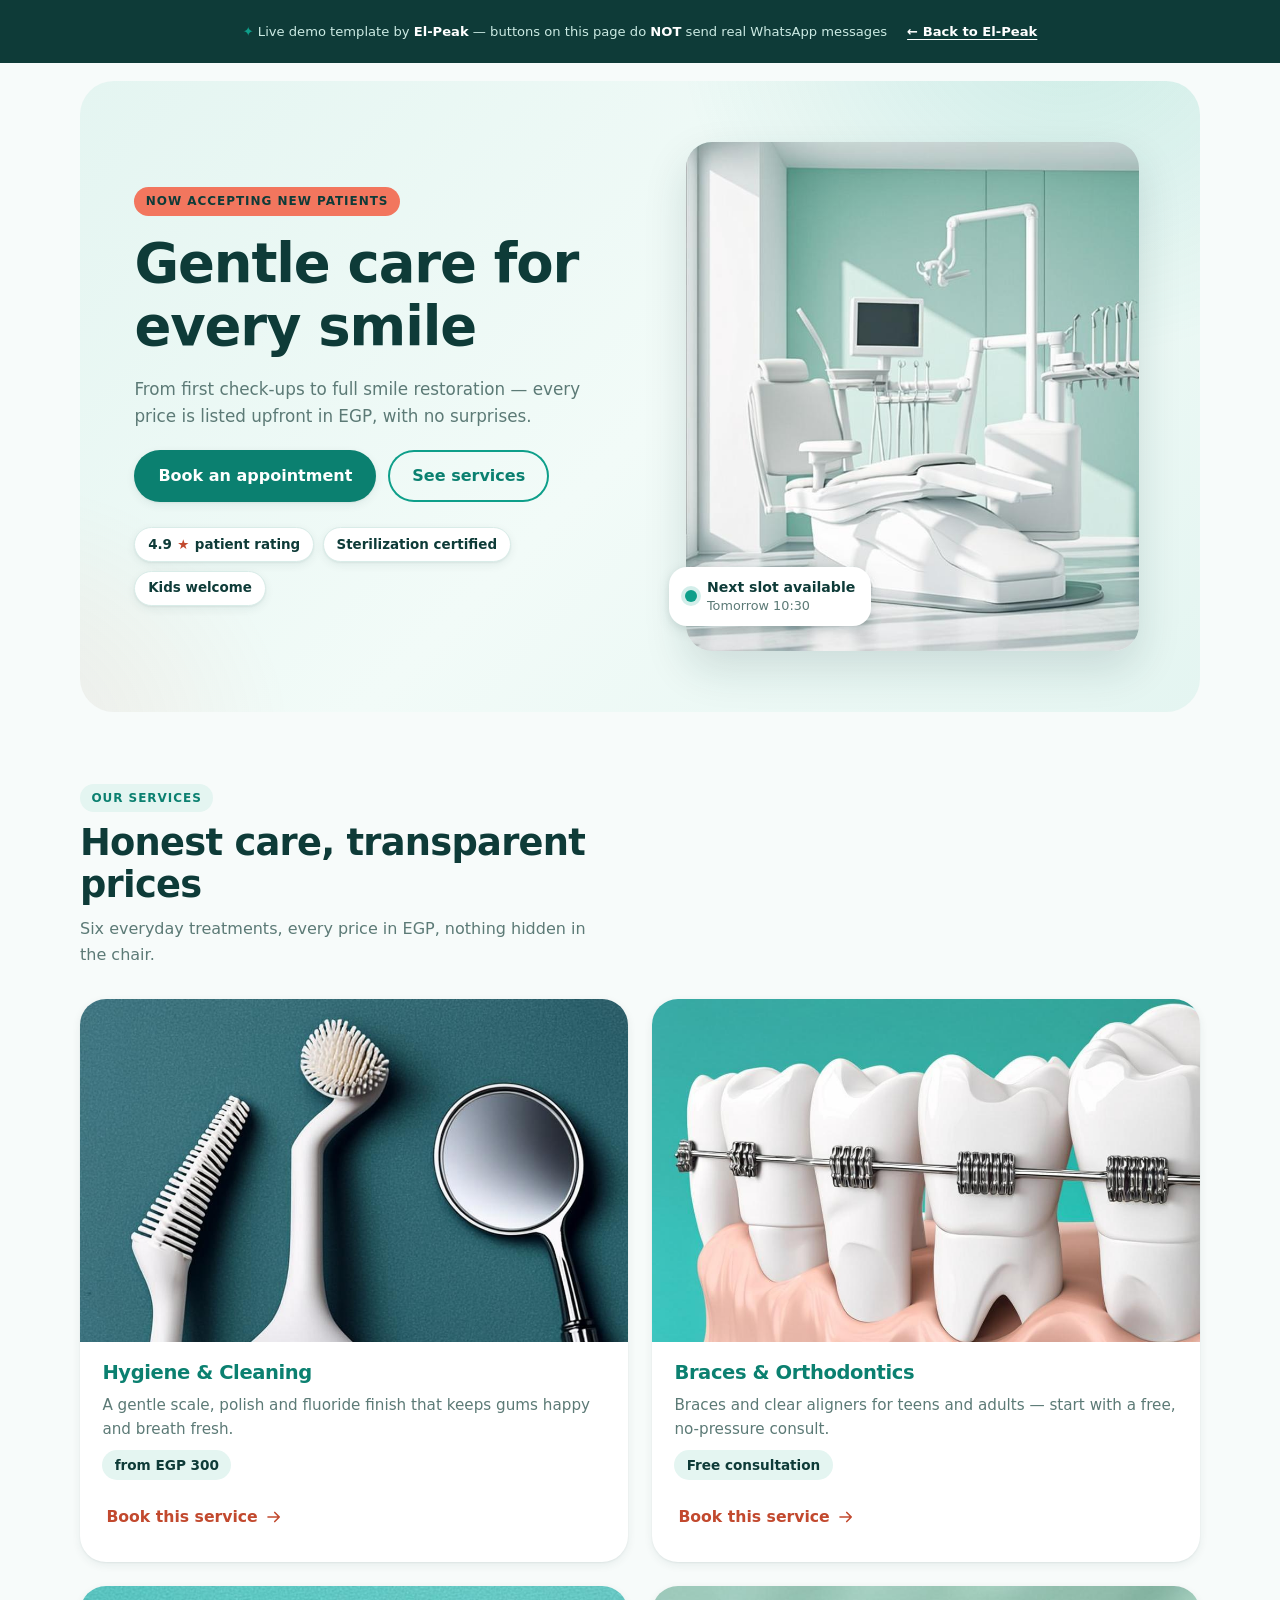
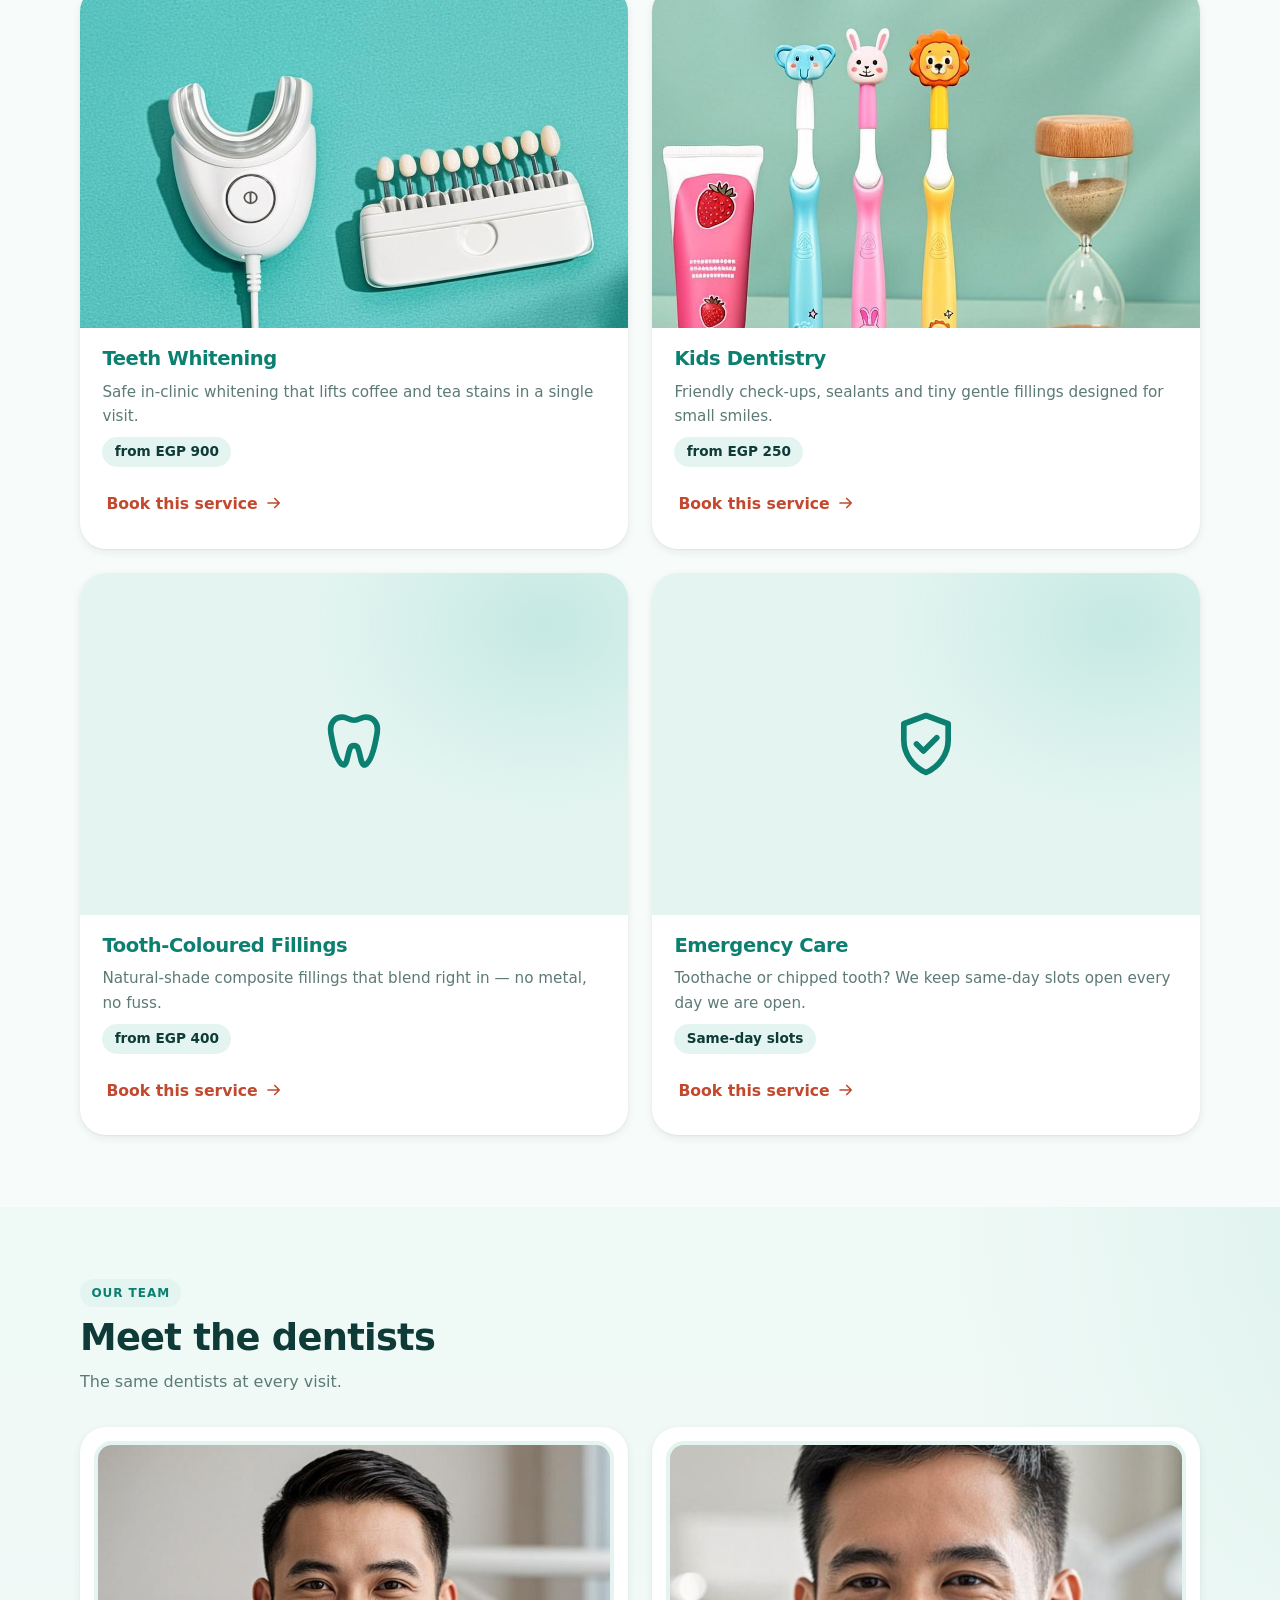
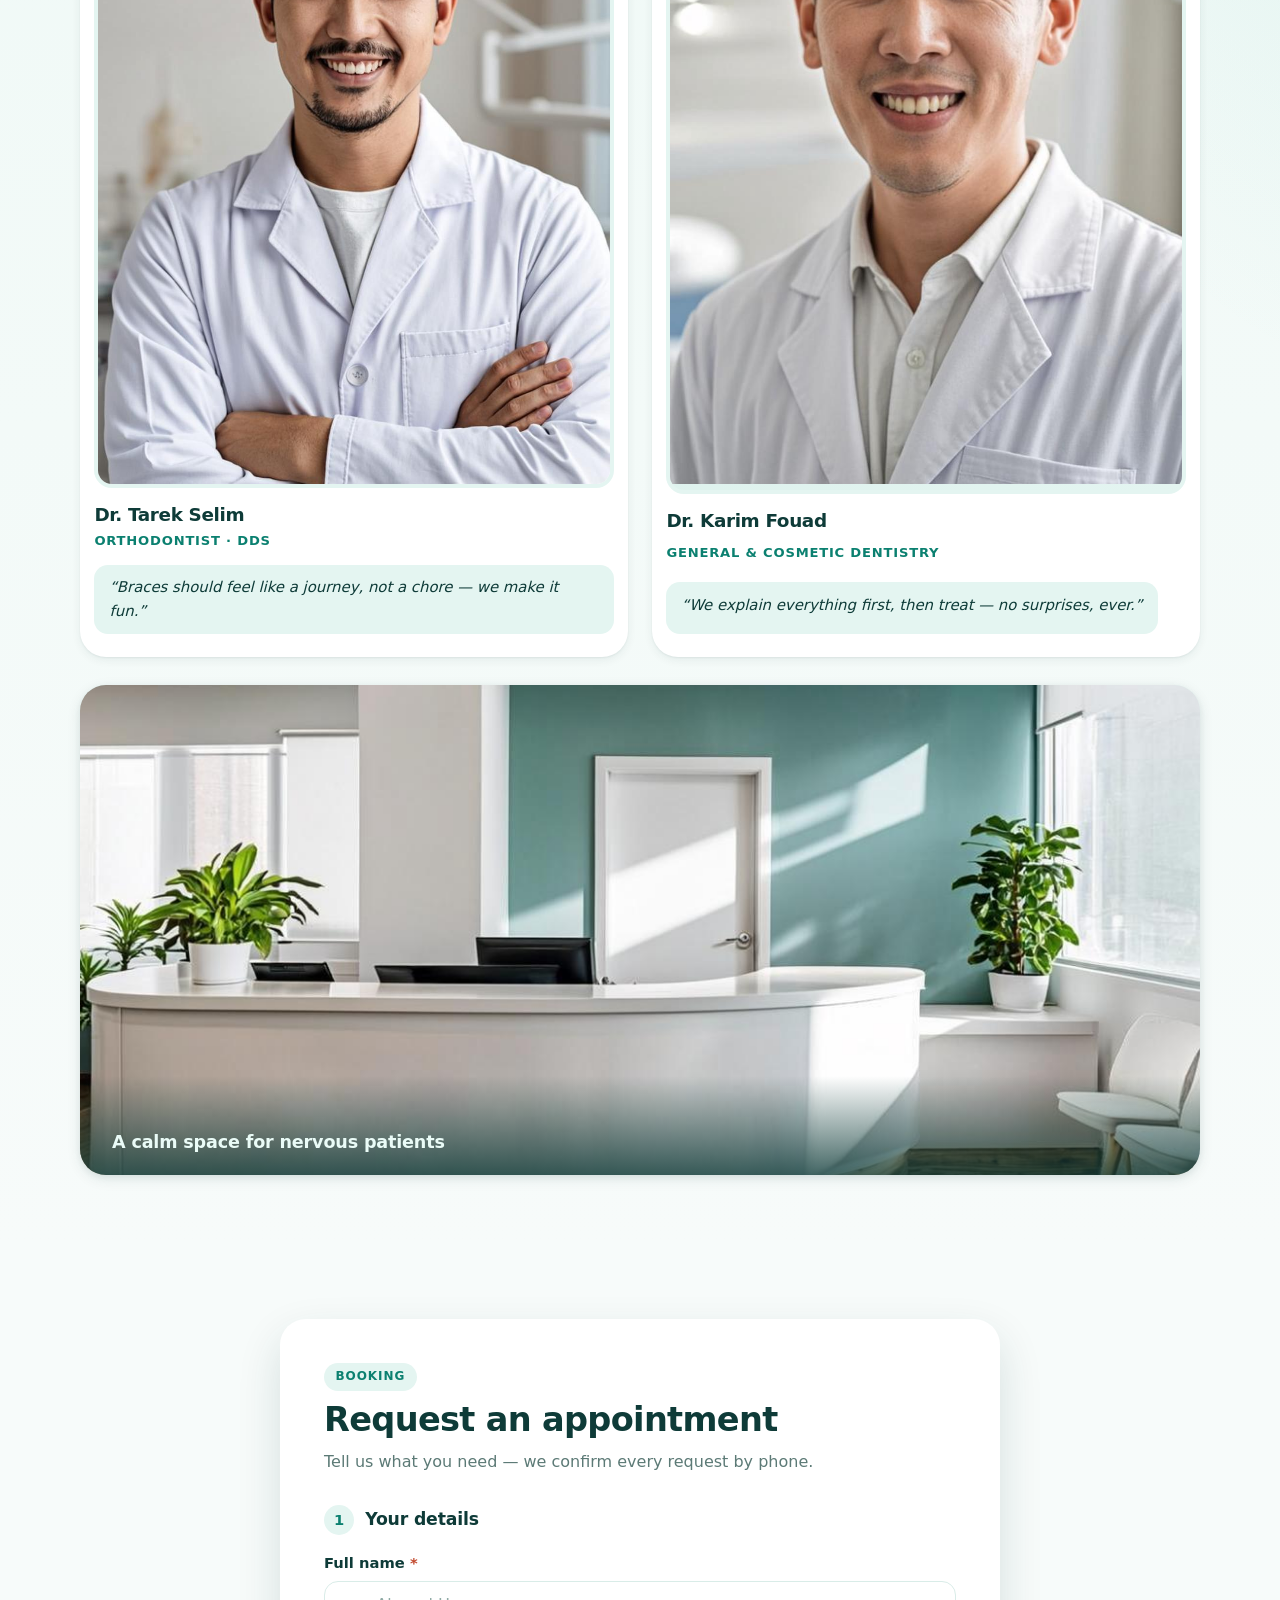
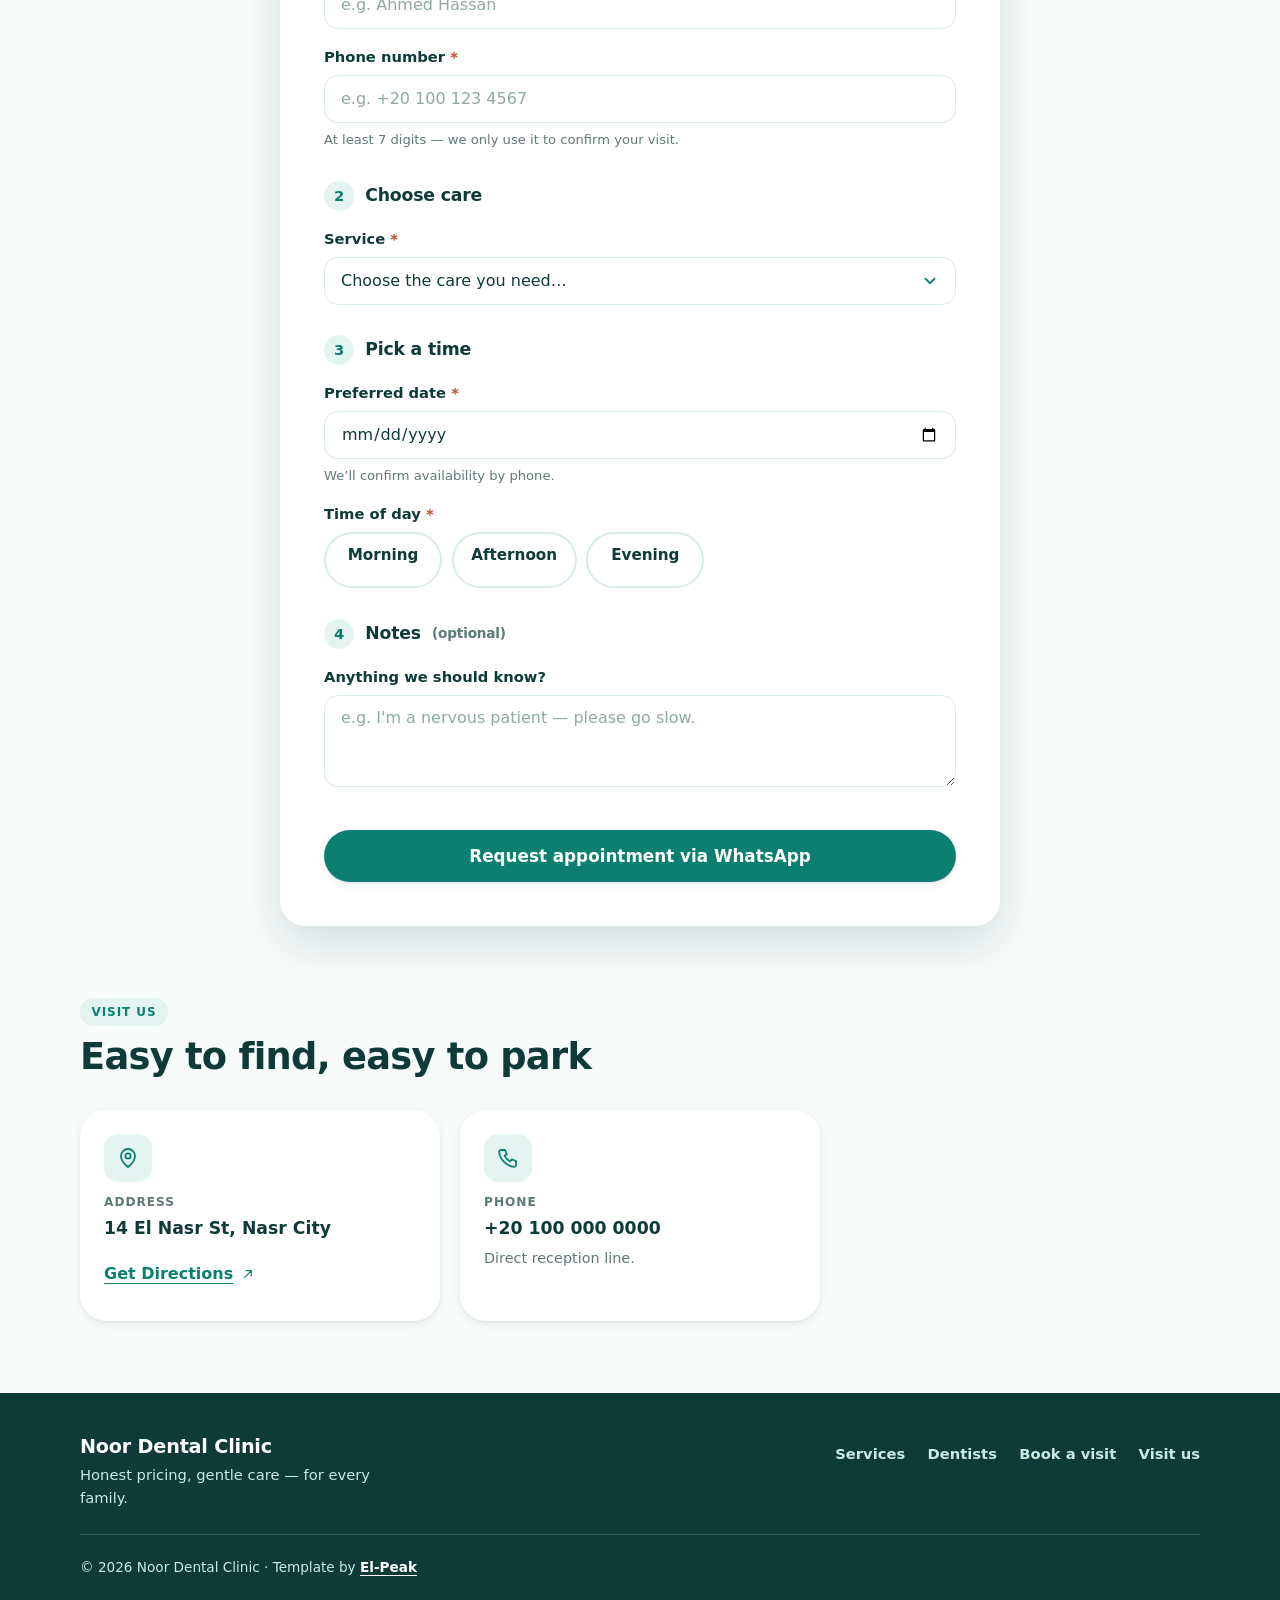
==== demos/clinic/index.html @ 8927c0cf "Add files via upload" ====
<!DOCTYPE html>
<html lang="en">
<head>
  <!-- ============================================================
       Noor Dental Clinic — demo template (El-Peak portfolio)
       Airy teal medical design · light theme only · no frameworks,
       no CDNs, no external fonts. Static + cPanel-ready.
       This page is a DEMO: nothing here sends real WhatsApp messages.
       ============================================================ -->
  <meta charset="UTF-8">
  <meta name="viewport" content="width=device-width, initial-scale=1.0">
  <title>Noor Dental Clinic — Gentle, Honest Dental Care · Demo by El-Peak</title>
  <meta name="description" content="Family dental clinic demo template: gentle care and transparent EGP pricing. Book an appointment request in under a minute. Live demo by El-Peak.">
  <meta name="theme-color" content="#0E9F8A">
  <meta name="color-scheme" content="light">

  <!-- Inline SVG favicon (teal tooth, no external file needed) -->
  <link rel="icon" href="data:image/svg+xml,%3Csvg xmlns='http://www.w3.org/2000/svg' viewBox='0 0 64 64'%3E%3Crect width='64' height='64' rx='16' fill='%230E9F8A'/%3E%3Cpath d='M23 14c-6.5 0-9.6 5.3-8.5 12.6 1 8.4 4 21.4 8.2 23.4 3.2 1.4 3.2-6.3 5.3-11.5 1-3 5.1-3 6.1 0 2.1 5.2 2.1 12.9 5.3 11.5 4.2-2 7.2-15 8.2-23.4C48.7 19.3 45.6 14 39 14c-3.2 0-4.3 2.1-8 2.1S26.2 14 23 14z' fill='%23ffffff'/%3E%3C/svg%3E">

  <link rel="stylesheet" href="css/clinic-style.css">
</head>
<body>

  <a class="skip-link" href="#main">Skip to main content</a>

  <!-- ============================================================
       1. DEMO BANNER STRIP (deep teal bar)
       ============================================================ -->
  <header class="demo-bar">
    <div class="wrap demo-bar__inner">
      <p class="demo-bar__msg">
        <span class="demo-bar__spark" aria-hidden="true">✦</span>
        Live demo template by <strong>El-Peak</strong> — buttons on this page do
        <strong>NOT</strong> send real WhatsApp messages
      </p>
      <a class="demo-bar__back" href="../../index.html">← Back to El-Peak</a>
    </div>
  </header>

  <main id="main">

    <!-- ============================================================
         2. HERO — rounded mint-gradient band
         ============================================================ -->
    <section class="hero-zone" aria-labelledby="heroTitle">
      <div class="wrap">
        <div class="hero">
          <div class="hero__copy">
            <p class="pill pill--coral">Now accepting new patients</p>
            <h1 id="heroTitle">Gentle care for every&nbsp;smile</h1>
            <p class="hero__sub">
              From first check-ups to full smile restoration — every price is listed
              upfront in EGP, with no surprises.
            </p>
            <div class="hero__cta">
              <a class="btn btn--solid" href="#booking">Book an appointment</a>
              <a class="btn btn--ghost" href="#services">See services</a>
            </div>
            <ul class="trust-chips" aria-label="Why families trust Noor Dental Clinic">
              <li class="chip">4.9 <span class="chip__star" aria-hidden="true">★</span><span class="sr-only">star</span> patient rating</li>
              <li class="chip">Sterilization certified</li>
              <li class="chip">Kids welcome</li>
            </ul>
          </div>

          <div class="hero__media">
            <figure class="hero__photo">
              <img
                src="assets/c-hero.jpg"
                alt="Bright modern treatment room at Noor Dental Clinic with a clean white dental chair and mint-green wall"
                width="960" height="1080"
                loading="eager" fetchpriority="high" decoding="async">
            </figure>
            <p class="hero__float">
              <span class="hero__float-dot" aria-hidden="true"></span>
              <span class="hero__float-text">
                <strong>Next slot available</strong>
                Tomorrow 10:30
              </span>
            </p>
          </div>
        </div>
      </div>
    </section>

    <!-- ============================================================
         3. SERVICES — rendered by JS from SERVICES (see clinic-booking.js)
         ============================================================ -->
    <section id="services" class="section" aria-labelledby="servicesTitle">
      <div class="wrap">
        <div class="section-head">
          <p class="pill pill--mint">Our services</p>
          <h2 id="servicesTitle">Honest care, transparent prices</h2>
          <p class="section-sub">Six everyday treatments, every price in EGP, nothing hidden in the chair.</p>
        </div>
        <noscript>
          <p class="noscript-note">
            Our interactive service list and booking form need JavaScript.
            Please enable it, or call <a href="tel:+201000000000">+20&nbsp;100&nbsp;000&nbsp;0000</a> to book your visit.
          </p>
        </noscript>
        <div class="svc-grid" id="svcGrid">
          <!-- Service cards are rendered here by js/clinic-booking.js -->
        </div>
      </div>
    </section>

    <!-- ============================================================
         4. MEET THE DENTISTS
         ============================================================ -->
    <section id="dentists" class="section section--mint" aria-labelledby="dentistsTitle">
      <div class="wrap">
        <div class="section-head">
          <p class="pill pill--mint">Our team</p>
          <h2 id="dentistsTitle">Meet the dentists</h2>
          <p class="section-sub">The same dentists at every visit.</p>
        </div>

        <div class="doc-grid">
          <article class="doc-card">
            <figure class="doc-card__photo">
              <img
                src="assets/c-doctor-t.jpg"
                alt="Portrait of Dr. Tarek Selim smiling warmly in a white dental coat"
                width="640" height="800" loading="lazy" decoding="async">
            </figure>
            <h3 class="doc-card__name">Dr. Tarek Selim</h3>
            <p class="doc-card__role">Orthodontist · DDS</p>
            <blockquote class="doc-card__quote">“Braces should feel like a journey, not a chore — we make it fun.”</blockquote>
          </article>

          <article class="doc-card">
            <figure class="doc-card__photo">
              <img
                src="assets/c-doctor-m.jpg"
                alt="Portrait of Dr. Karim Fouad smiling in a light blue clinic uniform"
                width="640" height="800" loading="lazy" decoding="async">
            </figure>
            <h3 class="doc-card__name">Dr. Karim Fouad</h3>
            <p class="doc-card__role">General &amp; Cosmetic Dentistry</p>
            <blockquote class="doc-card__quote">“We explain everything first, then treat — no surprises, ever.”</blockquote>
          </article>
        </div>

        <figure class="clinic-banner">
          <img
            src="assets/c-reception.jpg"
            alt="The bright, calm reception area of Noor Dental Clinic with soft mint seating and warm lighting"
            width="1600" height="640" loading="lazy" decoding="async">
          <figcaption>A calm space for nervous patients</figcaption>
        </figure>
      </div>
    </section>

    <!-- ============================================================
         5. BOOKING — numbered steps, inline validation, demo success panel
         ============================================================ -->
    <section id="booking" class="section" aria-labelledby="bookingTitle">
      <div class="wrap">
        <div class="book-card">
          <div class="book-card__head">
            <p class="pill pill--mint">Booking</p>
            <h2 id="bookingTitle">Request an appointment</h2>
            <p class="section-sub">Tell us what you need — we confirm every request by phone.</p>
          </div>

          <form id="bookingForm" class="book-form" novalidate>

            <fieldset class="step">
              <legend class="step__legend"><span class="step__num" aria-hidden="true">1</span>Your details</legend>
              <div class="field">
                <label class="field__label" for="bkName">Full name <span class="req" aria-hidden="true">*</span></label>
                <input class="field__input" type="text" id="bkName" name="name"
                       autocomplete="name" placeholder="e.g. Ahmed Hassan" required>
                <p class="field__error" id="bkNameErr" role="alert" hidden></p>
              </div>
              <div class="field">
                <label class="field__label" for="bkPhone">Phone number <span class="req" aria-hidden="true">*</span></label>
                <input class="field__input" type="tel" id="bkPhone" name="phone"
                       inputmode="tel" autocomplete="tel" placeholder="e.g. +20 100 123 4567" required>
                <p class="field__hint">At least 7 digits — we only use it to confirm your visit.</p>
                <p class="field__error" id="bkPhoneErr" role="alert" hidden></p>
              </div>
            </fieldset>

            <fieldset class="step">
              <legend class="step__legend"><span class="step__num" aria-hidden="true">2</span>Choose care</legend>
              <div class="field">
                <label class="field__label" for="bkService">Service <span class="req" aria-hidden="true">*</span></label>
                <select class="field__input field__select" id="bkService" name="service" required>
                  <option value="">Choose the care you need…</option>
                  <!-- Options are populated from SERVICES by js/clinic-booking.js -->
                </select>
                <p class="field__error" id="bkServiceErr" role="alert" hidden></p>
              </div>
            </fieldset>

            <fieldset class="step">
              <legend class="step__legend"><span class="step__num" aria-hidden="true">3</span>Pick a time</legend>
              <div class="field">
                <label class="field__label" for="bkDate">Preferred date <span class="req" aria-hidden="true">*</span></label>
                <input class="field__input field__date" type="date" id="bkDate" name="date" required>
                <p class="field__hint">We&rsquo;ll confirm availability by phone.</p>
                <p class="field__error" id="bkDateErr" role="alert" hidden></p>
              </div>
              <div class="field">
                <span class="field__label" id="slotGroupLabel">Time of day <span class="req" aria-hidden="true">*</span></span>
                <div class="slot-group" role="radiogroup" aria-labelledby="slotGroupLabel">
                  <label class="slot-pill">
                    <input class="sr-only" type="radio" name="slot" value="morning">
                    <span class="slot-pill__face">Morning</span>
                  </label>
                  <label class="slot-pill">
                    <input class="sr-only" type="radio" name="slot" value="afternoon">
                    <span class="slot-pill__face">Afternoon</span>
                  </label>
                  <label class="slot-pill">
                    <input class="sr-only" type="radio" name="slot" value="evening">
                    <span class="slot-pill__face">Evening</span>
                  </label>
                </div>
                <p class="field__error" id="bkSlotErr" role="alert" hidden></p>
              </div>
            </fieldset>

            <fieldset class="step">
              <legend class="step__legend"><span class="step__num" aria-hidden="true">4</span>Notes <span class="step__opt">(optional)</span></legend>
              <div class="field">
                <label class="field__label" for="bkNotes">Anything we should know?</label>
                <textarea class="field__input field__textarea" id="bkNotes" name="notes" rows="3"
                          placeholder="e.g. I'm a nervous patient — please go slow."></textarea>
              </div>
            </fieldset>

            <button type="submit" class="btn btn--solid btn--lg book-form__submit">
              Request appointment via WhatsApp
            </button>
          </form>

          <!-- Success panel (shown after a valid demo submit) -->
          <div class="success" id="bkSuccess" hidden>
            <div class="success__check" aria-hidden="true">
              <svg viewBox="0 0 24 24" fill="none" stroke="currentColor" stroke-width="3"
                   stroke-linecap="round" stroke-linejoin="round" focusable="false">
                <path d="M4.5 12.8l4.6 4.6L19.5 6.9"/>
              </svg>
            </div>
            <h3 class="success__title" id="bkSuccessTitle" tabindex="-1">
              Shukran, <span id="bkSuccessName">friend</span>! Your request is ready.
            </h3>
            <p class="success__sub">
              Our team confirms every request by phone.
              Here is what we received:
            </p>

            <dl class="sum-card" id="bkSummary">
              <!-- Summary rows are filled in by js/clinic-booking.js -->
            </dl>

            <div class="msg-block">
              <p class="msg-block__label">Message preview</p>
              <pre class="msg-block__pre" id="bkMessage" tabindex="0"></pre>
            </div>

            <p class="demo-note">
              <strong>Demo preview:</strong> this template doesn't send real messages — on your
              live site this opens WhatsApp pre-filled. Get yours at
              <a href="../../index.html">El-Peak →</a>
            </p>

            <button type="button" class="btn btn--coral" id="bkAgain">Make another booking</button>
          </div>
        </div>
      </div>
    </section>

    <!-- ============================================================
         6. VISIT US STRIP
         ============================================================ -->
    <section id="visit" class="section section--tight" aria-labelledby="visitTitle">
      <div class="wrap">
        <div class="section-head">
          <p class="pill pill--mint">Visit us</p>
          <h2 id="visitTitle">Easy to find, easy to park</h2>
        </div>
        <div class="visit-grid">
          <article class="visit-card">
            <span class="visit-card__icon" aria-hidden="true">
              <svg viewBox="0 0 24 24" fill="none" stroke="currentColor" stroke-width="1.8"
                   stroke-linecap="round" stroke-linejoin="round" focusable="false">
                <path d="M12 21s-7-5.3-7-11a7 7 0 0 1 14 0c0 5.7-7 11-7 11z"/><circle cx="12" cy="10" r="2.6"/>
              </svg>
            </span>
            <h3 class="visit-card__label">Address</h3>
            <p class="visit-card__value">14 El Nasr St, Nasr City</p>
            <!-- The one allowed external link: free map directions -->
            <a class="visit-card__link" href="https://www.google.com/maps/search/?api=1&amp;query=dental+clinic+nasr+city"
               target="_blank" rel="noopener">Get Directions
              <svg viewBox="0 0 24 24" fill="none" stroke="currentColor" stroke-width="1.8"
                   stroke-linecap="round" stroke-linejoin="round" aria-hidden="true" focusable="false">
                <path d="M7 17L17 7M9 7h8v8"/>
              </svg>
            </a>
          </article>


          <article class="visit-card">
            <span class="visit-card__icon" aria-hidden="true">
              <svg viewBox="0 0 24 24" fill="none" stroke="currentColor" stroke-width="1.8"
                   stroke-linecap="round" stroke-linejoin="round" focusable="false">
                <path d="M5 4h4l1.7 4.2-2.1 1.6a12.5 12.5 0 0 0 5.6 5.6l1.6-2.1L20 15v4a1.8 1.8 0 0 1-2 1.8C10.4 20 4 13.6 3.2 6A1.8 1.8 0 0 1 5 4z"/>
              </svg>
            </span>
            <h3 class="visit-card__label">Phone</h3>
            <p class="visit-card__value"><a class="visit-card__tel" href="tel:+201000000000">+20 100 000 0000</a></p>
            <p class="visit-card__meta">Direct reception line.</p>
          </article>
        </div>
      </div>
    </section>
  </main>

  <!-- ============================================================
       7. FOOTER (deep teal)
       ============================================================ -->
  <footer class="site-footer">
    <div class="wrap">
      <div class="site-footer__top">
        <div class="site-footer__brand">
          <p class="site-footer__name">Noor Dental Clinic</p>
          <p class="site-footer__commit">Honest pricing, gentle care — for every family.</p>
        </div>
        <nav class="site-footer__nav" aria-label="Footer">
          <a href="#services">Services</a>
          <a href="#dentists">Dentists</a>
          <a href="#booking">Book a visit</a>
          <a href="#visit">Visit us</a>
        </nav>
      </div>
      <p class="site-footer__line">
        © <span id="fYear">2025</span> Noor Dental Clinic · Template by
        <a href="../../index.html">El-Peak</a>
      </p>
    </div>
  </footer>

  <!-- Toast (aria-live polite) -->
  <div class="toast" id="toast" role="status" aria-live="polite"></div>

  <script src="js/clinic-booking.js"></script>
</body>
</html>
---- demos/clinic/css/clinic-style.css ----
/* ==========================================================================
   Noor Dental Clinic — demo template stylesheet (El-Peak portfolio)
   Airy teal medical design · light theme only (NO theme toggle)
   Mobile-first · breakpoints 640 / 768 / 1024 · system fonts only
   --------------------------------------------------------------------------
   1) Tokens + base
   2) Utilities (wrap, skip-link, sr-only, pills, buttons)
   3) Demo banner strip
   4) Hero
   5) Sections + service cards
   6) Dentists + clinic banner
   7) Booking card + form + success panel
   8) Visit strip
   9) Footer
   10) Toast + a11y + reduced motion
   ========================================================================== */

/* ---------- 1) Tokens + base ---------- */
:root {
  --bg: #F7FBFA;              /* mint white page background */
  --ink: #0E3B38;             /* deep teal ink */
  --muted: #5C7A76;           /* secondary text (AA on white) */
  --teal: #0E9F8A;            /* brand teal (icons, rings, large text) */
  --teal-dark: #0B8070;       /* AA-safe teal for buttons/text on white */
  --teal-deeper: #09665A;     /* hover for solid buttons */
  --coral: #F2765E;           /* warm coral accent */
  --coral-deep: #C2492E;      /* AA-safe coral for text/solid buttons */
  --coral-darker: #A83D25;    /* coral hover */
  --mint: #E4F5F1;            /* soft mint surface */
  --mint-deep: #D3EDE7;       /* slightly deeper mint for borders/tiles */
  --card: #FFFFFF;
  --line: #D9ECE8;            /* teal-tinted hairline */
  --shadow-sm: 0 1px 2px rgba(14,59,56,.06), 0 3px 10px rgba(14,59,56,.07);
  --shadow-md: 0 4px 14px rgba(14,59,56,.10), 0 2px 6px rgba(14,59,56,.06);
  --shadow-lg: 0 18px 44px rgba(14,59,56,.14);
  --radius: 26px;             /* extra rounded = friendly medical feel */
  --radius-sm: 14px;
  --radius-xl: 34px;
  --font: system-ui, -apple-system, "Segoe UI", Roboto, "Helvetica Neue", Arial, sans-serif;
}

* { box-sizing: border-box; margin: 0; padding: 0; }

html {
  -webkit-text-size-adjust: 100%;
  scroll-padding-top: 1rem;
}
@media (prefers-reduced-motion: no-preference) {
  html { scroll-behavior: smooth; }
}

body {
  min-height: 100vh;          /* sticky footer pattern */
  display: flex;
  flex-direction: column;
  background: var(--bg);
  color: var(--ink);
  font-family: var(--font);
  font-size: 16px;
  line-height: 1.6;
}

img { display: block; max-width: 100%; height: auto; }

h1, h2, h3 {
  font-weight: 800;
  letter-spacing: -0.02em;    /* slight negative tracking */
  line-height: 1.15;
}

[hidden] { display: none !important; }

::selection { background: var(--mint-deep); color: var(--ink); }

/* ---------- 2) Utilities ---------- */
.wrap {
  width: min(1120px, 100% - 2.25rem);
  margin-inline: auto;
}

.skip-link {
  position: absolute;
  left: 1rem; top: -4rem;
  z-index: 100;
  background: var(--ink);
  color: #EAFBF7;
  padding: .7rem 1.1rem;
  border-radius: 12px;
  font-weight: 700;
  text-decoration: none;
  transition: top .2s ease;
}
.skip-link:focus { top: 1rem; }

.sr-only {
  position: absolute !important;
  width: 1px; height: 1px;
  margin: -1px; padding: 0; border: 0;
  clip: rect(0 0 0 0); clip-path: inset(50%);
  overflow: hidden; white-space: nowrap;
}

/* Uppercase pill badges */
.pill {
  display: inline-flex;
  align-items: center;
  gap: .45em;
  padding: .38em .95em;
  border-radius: 999px;
  font-size: .75rem;
  font-weight: 800;
  letter-spacing: .08em;
  text-transform: uppercase;
  width: fit-content;
}
.pill--coral { background: var(--coral); color: var(--ink); }
.pill--mint  { background: var(--mint); color: var(--teal-dark); }

/* Buttons — min 44px targets */
.btn {
  display: inline-flex;
  align-items: center;
  justify-content: center;
  gap: .55em;
  min-height: 48px;
  padding: .8rem 1.5rem;
  border: 0;
  border-radius: 999px;
  font-family: inherit;
  font-size: 1rem;
  font-weight: 700;
  text-decoration: none;
  cursor: pointer;
  transition: background-color .2s ease, transform .2s ease, box-shadow .2s ease;
}
.btn--solid { background: var(--teal-dark); color: #FFFFFF; box-shadow: var(--shadow-sm); }
.btn--solid:hover { background: var(--teal-deeper); transform: translateY(-1px); box-shadow: var(--shadow-md); }
.btn--solid:active { transform: translateY(0); }

.btn--ghost {
  background: transparent;
  color: var(--teal-dark);
  box-shadow: inset 0 0 0 2px var(--teal);
}
.btn--ghost:hover { background: var(--mint); box-shadow: inset 0 0 0 2px var(--teal-dark); }

.btn--coral { background: var(--coral-deep); color: #FFFFFF; }
.btn--coral:hover { background: var(--coral-darker); transform: translateY(-1px); }

.btn--lg { width: 100%; padding: 1rem 1.6rem; font-size: 1.05rem; }

/* ---------- 3) Demo banner strip ---------- */
.demo-bar {
  background: var(--ink);
  color: #CBEAE3;
}
.demo-bar__inner {
  display: flex;
  flex-wrap: wrap;
  align-items: center;
  justify-content: center;
  gap: .35rem 1.25rem;
  padding: .6rem 0;
  text-align: center;
}
.demo-bar__msg {
  font-size: .82rem;
  line-height: 1.45;
}
.demo-bar__msg strong { color: #FFFFFF; }
.demo-bar__spark { color: var(--teal); }
.demo-bar__back {
  color: #FFFFFF;
  font-size: .82rem;
  font-weight: 700;
  text-decoration: underline;
  text-underline-offset: 3px;
  white-space: nowrap;
  min-height: 44px;
  display: inline-flex;
  align-items: center;
}
.demo-bar__back:hover { color: var(--mint); }

/* ---------- 4) Hero ---------- */
.hero-zone { padding: 1.1rem 0 0; }

.hero {
  position: relative;
  overflow: hidden;
  border-radius: var(--radius-xl);
  background:
    radial-gradient(58% 90% at 88% -10%, rgba(14,159,138,.16), transparent 60%),
    radial-gradient(45% 70% at -8% 105%, rgba(242,118,94,.10), transparent 60%),
    linear-gradient(135deg, #E4F5F1 0%, #F2FBF8 52%, #E4F5F1 100%);
  padding: clamp(1.9rem, 5vw, 3.4rem);
  display: grid;
  gap: 2.2rem;
}

.hero__copy { display: grid; gap: 1.1rem; align-content: center; justify-items: start; }

.hero h1 {
  font-size: clamp(2.15rem, 6vw, 3.4rem);
  max-width: 13ch;
}

.hero__sub {
  color: var(--muted);
  font-size: 1.05rem;
  max-width: 46ch;
}

.hero__cta {
  display: flex;
  flex-wrap: wrap;
  gap: .75rem;
  margin-top: .2rem;
}

.trust-chips {
  list-style: none;
  display: flex;
  flex-wrap: wrap;
  gap: .55rem;
  margin-top: .5rem;
}
.chip {
  display: inline-flex;
  align-items: center;
  gap: .4em;
  background: var(--card);
  border: 1.5px solid var(--line);
  border-radius: 999px;
  padding: .42em .95em;
  font-size: .84rem;
  font-weight: 700;
  color: var(--ink);
  box-shadow: var(--shadow-sm);
}
.chip__star { color: var(--coral-deep); }

.hero__media {
  position: relative;
  margin: 0 .25rem .75rem 0;   /* room for the floating card */
}
.hero__photo {
  border-radius: var(--radius);
  overflow: hidden;
  box-shadow: var(--shadow-lg);
  background: linear-gradient(150deg, var(--mint-deep), var(--mint));  /* graceful fallback if photo missing */
}
.hero__photo img {
  width: 100%;
  height: 100%;
  aspect-ratio: 8 / 9;
  object-fit: cover;
}

.hero__float {
  position: absolute;
  left: -0.5rem;
  bottom: 1.1rem;
  display: flex;
  align-items: center;
  gap: .65rem;
  background: var(--card);
  border-radius: 18px;
  box-shadow: var(--shadow-md);
  padding: .7rem 1rem;
  max-width: min(240px, 82%);
}
.hero__float-dot {
  flex: none;
  width: 12px; height: 12px;
  border-radius: 50%;
  background: var(--teal);
  box-shadow: 0 0 0 4px rgba(14,159,138,.18);
  animation: pulse 2.2s ease-in-out infinite;
}
@keyframes pulse {
  0%, 100% { box-shadow: 0 0 0 4px rgba(14,159,138,.18); }
  50%      { box-shadow: 0 0 0 7px rgba(14,159,138,.10); }
}
.hero__float-text {
  display: grid;
  font-size: .8rem;
  color: var(--muted);
  line-height: 1.35;
}
.hero__float-text strong { color: var(--ink); font-size: .88rem; }

@media (min-width: 1024px) {
  .hero { grid-template-columns: 1.05fr .95fr; align-items: center; gap: 2.75rem; }
  .hero__media { margin: .4rem .4rem .4rem 0; }
  .hero__photo img { aspect-ratio: 8 / 9; }
  .hero__float { left: -1.1rem; bottom: 1.6rem; }
}

/* ---------- 5) Sections + service cards ---------- */
.section { padding: clamp(3rem, 7vw, 4.5rem) 0; }
.section--tight { padding-top: 0; }
.section--mint {
  background:
    radial-gradient(60% 80% at 110% 0%, rgba(14,159,138,.08), transparent 60%),
    linear-gradient(180deg, #EFF9F6 0%, var(--bg) 100%);
}

.section-head {
  display: grid;
  gap: .6rem;
  justify-items: start;
  margin-bottom: 2rem;
}
.section-head h2 { font-size: clamp(1.65rem, 4vw, 2.3rem); max-width: 22ch; }
.section-sub { color: var(--muted); max-width: 52ch; }

.noscript-note {
  background: var(--mint);
  border: 1.5px dashed var(--teal);
  border-radius: var(--radius-sm);
  padding: 1rem 1.2rem;
  color: var(--ink);
  margin-bottom: 1.5rem;
}
.noscript-note a { color: var(--teal-dark); font-weight: 700; }

.svc-grid {
  display: grid;
  grid-template-columns: 1fr;
  gap: 1.5rem;
}
@media (min-width: 768px) {
  .svc-grid { grid-template-columns: repeat(2, 1fr); }
}

.svc-card {
  background: var(--card);
  border-radius: var(--radius);
  overflow: hidden;
  box-shadow: var(--shadow-sm);
  display: flex;
  flex-direction: column;
  transition: transform .2s ease, box-shadow .2s ease;
}
.svc-card:hover { transform: translateY(-3px); box-shadow: var(--shadow-md); }

.svc-media {
  aspect-ratio: 16 / 10;
  background: linear-gradient(150deg, var(--mint-deep), var(--mint));  /* fallback behind photos */
  overflow: hidden;
}
.svc-media img {
  width: 100%; height: 100%;
  object-fit: cover;
  transition: transform .35s ease;
}
.svc-card:hover .svc-media img { transform: scale(1.035); }

/* Mint icon tile for services without photos */
.svc-tile {
  aspect-ratio: 16 / 10;
  display: grid;
  place-items: center;
  background:
    radial-gradient(70% 90% at 85% 15%, rgba(14,159,138,.14), transparent 60%),
    var(--mint);
}
.svc-tile svg {
  width: clamp(56px, 9vw, 76px);
  height: auto;
  color: var(--teal-dark);
}

.svc-body {
  padding: 1.25rem 1.4rem 1.45rem;
  display: flex;
  flex-direction: column;
  gap: .55rem;
  flex: 1;
}
.svc-name { font-size: 1.22rem; color: var(--teal-dark); }
.svc-desc { color: var(--muted); font-size: .95rem; flex: 1; }
.svc-price {
  width: fit-content;
  background: var(--mint);
  color: var(--ink);
  border-radius: 999px;
  padding: .3em .9em;
  font-size: .85rem;
  font-weight: 800;
}
.svc-book {
  align-self: flex-start;
  display: inline-flex;
  align-items: center;
  gap: .45em;
  min-height: 44px;
  margin-top: .35rem;
  padding: 0 .25rem;
  border: 0;
  background: none;
  color: var(--coral-deep);
  font-family: inherit;
  font-size: .98rem;
  font-weight: 800;
  cursor: pointer;
  text-underline-offset: 4px;
}
.svc-book svg { width: 18px; height: 18px; transition: transform .2s ease; }
.svc-book:hover { color: var(--coral-darker); text-decoration: underline; }
.svc-book:hover svg { transform: translateX(3px); }

/* ---------- 6) Dentists + clinic banner ---------- */
.doc-grid {
  display: grid;
  grid-template-columns: 1fr;
  gap: 1.5rem;
  margin-bottom: 1.75rem;
}
@media (min-width: 640px) {
  .doc-grid { grid-template-columns: repeat(2, 1fr); }
}

.doc-card {
  background: var(--card);
  border-radius: var(--radius);
  padding: .9rem .9rem 1.4rem;
  box-shadow: var(--shadow-sm);
  display: grid;
  gap: .3rem;
  justify-items: start;
}
.doc-card__photo {
  width: 100%;
  border-radius: calc(var(--radius) - 8px);
  overflow: hidden;
  border: 4px solid var(--mint);          /* mint ring border */
  background: linear-gradient(150deg, var(--mint-deep), var(--mint));
  margin-bottom: .7rem;
}
.doc-card__photo img {
  width: 100%;
  aspect-ratio: 4 / 5;
  object-fit: cover;
}
.doc-card__name { font-size: 1.15rem; }
.doc-card__role {
  color: var(--teal-dark);
  font-size: .82rem;
  font-weight: 800;
  letter-spacing: .06em;
  text-transform: uppercase;
}
.doc-card__quote {
  margin-top: .55rem;
  background: var(--mint);
  border-radius: var(--radius-sm);
  padding: .7rem .95rem;
  color: var(--ink);
  font-size: .93rem;
  font-style: italic;
}

.clinic-banner {
  position: relative;
  border-radius: var(--radius);
  overflow: hidden;
  box-shadow: var(--shadow-md);
  background: linear-gradient(150deg, var(--mint-deep), var(--mint));
}
.clinic-banner img {
  width: 100%;
  aspect-ratio: 16 / 7;
  object-fit: cover;
}
.clinic-banner figcaption {
  position: absolute;
  inset: auto 0 0 0;
  padding: 2.6rem 1.4rem .95rem;
  background: linear-gradient(180deg, transparent, rgba(14,59,56,.78));
  color: #EAFBF7;
  font-weight: 700;
  font-size: 1rem;
  letter-spacing: -0.01em;
}
@media (min-width: 768px) {
  .clinic-banner figcaption { font-size: 1.1rem; padding: 3.2rem 2rem 1.2rem; }
}

/* ---------- 7) Booking card + form + success panel ---------- */
.book-card {
  max-width: 720px;
  margin-inline: auto;
  background: var(--card);
  border-radius: var(--radius);
  box-shadow: var(--shadow-lg);
  padding: clamp(1.5rem, 4.5vw, 2.75rem);
}
.book-card__head {
  display: grid;
  gap: .6rem;
  justify-items: start;
  text-align: left;
  margin-bottom: 1.9rem;
}
.book-card__head h2 { font-size: clamp(1.6rem, 4vw, 2.1rem); }

.book-form { display: grid; gap: 1.9rem; }

.step { border: 0; }
.step__legend {
  display: flex;
  align-items: center;
  gap: .7rem;
  font-size: 1.08rem;
  font-weight: 800;
  letter-spacing: -0.01em;
  margin-bottom: 1rem;
  padding: 0;
}
.step__num {
  flex: none;
  width: 30px; height: 30px;
  display: grid;
  place-items: center;
  border-radius: 50%;
  background: var(--mint);
  color: var(--teal-dark);
  font-size: .92rem;
  font-weight: 800;
}
.step__opt {
  color: var(--muted);
  font-size: .85rem;
  font-weight: 600;
}

.field + .field { margin-top: 1rem; }

.field__label {
  display: block;
  font-size: .92rem;
  font-weight: 700;
  margin-bottom: .4rem;
}
.req { color: var(--coral-deep); }

.field__input {
  width: 100%;
  min-height: 48px;
  padding: .75rem 1rem;
  border: 1.5px solid var(--line);
  border-radius: var(--radius-sm);
  background: var(--card);
  color: var(--ink);
  font-family: inherit;
  font-size: 1rem;
  transition: border-color .2s ease, box-shadow .2s ease;
}
.field__input::placeholder { color: #8FAAA5; }
.field__input:hover { border-color: #B9DAD3; }
.field__input:focus {
  outline: none;
  border-color: var(--teal);
  box-shadow: 0 0 0 4px var(--mint);
}
.field__input[aria-invalid="true"] {
  border-color: var(--coral);
  background: #FEF6F4;
}

.field__select {
  appearance: none;
  -webkit-appearance: none;
  background-image: url("data:image/svg+xml,%3Csvg xmlns='http://www.w3.org/2000/svg' viewBox='0 0 24 24' fill='none' stroke='%230B8070' stroke-width='2.4' stroke-linecap='round' stroke-linejoin='round'%3E%3Cpath d='M6 9l6 6 6-6'/%3E%3C/svg%3E");
  background-repeat: no-repeat;
  background-position: right 1rem center;
  background-size: 18px;
  padding-right: 2.75rem;
  cursor: pointer;
}

.field__date { color-scheme: light; }

.field__textarea { resize: vertical; min-height: 92px; }

.field__hint {
  margin-top: .4rem;
  font-size: .82rem;
  color: var(--muted);
}
.field__error {
  margin-top: .45rem;
  display: flex;
  align-items: baseline;
  gap: .4em;
  color: var(--coral-deep);
  font-size: .88rem;
  font-weight: 700;
}

/* Time-slot radio pills */
.slot-group {
  display: flex;
  flex-wrap: wrap;
  gap: .6rem;
}
.slot-pill { display: inline-flex; }
.slot-pill__face {
  display: grid;
  justify-items: center;
  gap: .05em;
  min-width: 118px;
  min-height: 56px;
  padding: .55rem 1.1rem;
  border: 2px solid var(--line);
  border-radius: 999px;
  background: var(--card);
  color: var(--ink);
  font-size: .95rem;
  font-weight: 800;
  cursor: pointer;
  text-align: center;
  transition: border-color .2s ease, background-color .2s ease, color .2s ease;
}
.slot-pill__face small {
  font-size: .74rem;
  font-weight: 600;
  color: var(--muted);
}
.slot-pill:hover .slot-pill__face { border-color: var(--teal); }
.slot-pill input:checked + .slot-pill__face {
  background: var(--teal-dark);
  border-color: var(--teal-dark);
  color: #FFFFFF;
}
.slot-pill input:checked + .slot-pill__face small { color: #CBEAE3; }
.slot-pill input:focus-visible + .slot-pill__face {
  outline: 3px solid var(--teal);
  outline-offset: 2px;
}

.book-form__submit { margin-top: .35rem; }

/* Success panel */
.success { display: grid; gap: 1.15rem; }
.success__check {
  width: 74px; height: 74px;
  margin-inline: auto;
  display: grid;
  place-items: center;
  border-radius: 50%;
  background: var(--teal-dark);
  color: #FFFFFF;
  box-shadow: 0 0 0 9px var(--mint);
}
.success__check svg { width: 36px; height: 36px; }
.success__title {
  font-size: clamp(1.35rem, 3.6vw, 1.7rem);
  text-align: center;
  outline: none;
}
.success__sub {
  text-align: center;
  color: var(--muted);
  max-width: 46ch;
  margin-inline: auto;
}

.sum-card {
  background: var(--mint);
  border-radius: var(--radius-sm);
  padding: 1.1rem 1.3rem;
  display: grid;
  gap: .55rem;
}
.sum-row {
  display: grid;
  grid-template-columns: 88px 1fr;
  gap: .75rem;
  align-items: baseline;
}
.sum-row dt {
  font-size: .74rem;
  font-weight: 800;
  letter-spacing: .07em;
  text-transform: uppercase;
  color: var(--teal-dark);
}
.sum-row dd { font-weight: 700; overflow-wrap: anywhere; }

.msg-block { display: grid; gap: .45rem; }
.msg-block__label {
  font-size: .74rem;
  font-weight: 800;
  letter-spacing: .07em;
  text-transform: uppercase;
  color: var(--muted);
}
.msg-block__pre {
  white-space: pre-wrap;
  word-break: break-word;
  background: var(--ink);
  color: #D8F3EC;
  border-radius: var(--radius-sm);
  padding: 1.1rem 1.25rem;
  font-family: ui-monospace, SFMono-Regular, Menlo, Consolas, "Liberation Mono", monospace;
  font-size: .86rem;
  line-height: 1.55;
  overflow-x: auto;
}

.demo-note {
  border: 2px dashed var(--coral);
  border-radius: var(--radius-sm);
  background: #FEF6F4;
  color: var(--ink);
  padding: .9rem 1.1rem;
  font-size: .9rem;
}
.demo-note a {
  color: var(--coral-deep);
  font-weight: 800;
  text-underline-offset: 3px;
}
.demo-note a:hover { color: var(--coral-darker); }

.success .btn--coral { justify-self: center; min-width: 220px; }

/* ---------- 8) Visit strip ---------- */
.visit-grid {
  display: grid;
  grid-template-columns: 1fr;
  gap: 1.25rem;
}
@media (min-width: 768px) {
  .visit-grid { grid-template-columns: repeat(3, 1fr); }
}

.visit-card {
  background: var(--card);
  border-radius: var(--radius);
  box-shadow: var(--shadow-sm);
  padding: 1.5rem 1.5rem 1.6rem;
  display: grid;
  gap: .3rem;
  justify-items: start;
  align-content: start;
}
.visit-card__icon {
  width: 48px; height: 48px;
  display: grid;
  place-items: center;
  border-radius: 14px;
  background: var(--mint);
  color: var(--teal-dark);
  margin-bottom: .55rem;
}
.visit-card__icon svg { width: 24px; height: 24px; }
.visit-card__label {
  font-size: .76rem;
  font-weight: 800;
  letter-spacing: .08em;
  text-transform: uppercase;
  color: var(--muted);
}
.visit-card__value { font-size: 1.08rem; font-weight: 800; }
.visit-card__meta { color: var(--muted); font-size: .9rem; }
.visit-card__link {
  display: inline-flex;
  align-items: center;
  gap: .4em;
  min-height: 44px;
  margin-top: .3rem;
  color: var(--teal-dark);
  font-weight: 800;
  text-underline-offset: 4px;
}
.visit-card__link svg { width: 16px; height: 16px; }
.visit-card__link:hover { color: var(--teal-deeper); text-decoration: underline; }
.visit-card__tel { color: inherit; text-decoration: none; }
.visit-card__tel:hover { color: var(--teal-dark); text-decoration: underline; text-underline-offset: 4px; }

/* ---------- 9) Footer ---------- */
.site-footer {
  margin-top: auto;             /* sticky footer pattern */
  background: var(--ink);
  color: #CBEAE3;
  padding: 2.4rem 0 1.6rem;
}
.site-footer__top {
  display: flex;
  flex-wrap: wrap;
  gap: 1.25rem 2.5rem;
  align-items: flex-start;
  justify-content: space-between;
  padding-bottom: 1.5rem;
  border-bottom: 1px solid rgba(228,245,241,.18);
}
.site-footer__name {
  color: #FFFFFF;
  font-size: 1.2rem;
  font-weight: 800;
  letter-spacing: -0.01em;
}
.site-footer__commit { font-size: .92rem; max-width: 34ch; }
.site-footer__nav {
  display: flex;
  flex-wrap: wrap;
  gap: .35rem 1.4rem;
}
.site-footer__nav a {
  color: #CBEAE3;
  font-size: .92rem;
  font-weight: 700;
  text-decoration: none;
  min-height: 44px;
  display: inline-flex;
  align-items: center;
}
.site-footer__nav a:hover { color: #FFFFFF; text-decoration: underline; text-underline-offset: 4px; }
.site-footer__line { margin-top: 1.4rem; font-size: .85rem; }
.site-footer__line a {
  color: #FFFFFF;
  font-weight: 700;
  text-underline-offset: 3px;
}
.site-footer__line a:hover { color: var(--mint); }

/* ---------- 10) Toast + a11y + reduced motion ---------- */
.toast {
  position: fixed;
  left: 50%;
  bottom: 1.1rem;
  z-index: 80;
  transform: translate(-50%, 12px);
  background: var(--ink);
  color: #EAFBF7;
  border-radius: 999px;
  padding: .8rem 1.4rem;
  font-size: .92rem;
  font-weight: 700;
  box-shadow: var(--shadow-lg);
  opacity: 0;
  visibility: hidden;
  max-width: min(92vw, 480px);
  text-align: center;
  transition: opacity .25s ease, transform .25s ease, visibility .25s;
}
.toast.is-show {
  opacity: 1;
  visibility: visible;
  transform: translate(-50%, 0);
}

/* Focus visibility */
:focus-visible {
  outline: 3px solid var(--teal);
  outline-offset: 2px;
  border-radius: 4px;
}
.demo-bar :focus-visible,
.site-footer :focus-visible,
.msg-block__pre:focus-visible {
  outline-color: #EAFBF7;
}

/* Scroll targets sit comfortably below the demo bar */
#services, #dentists, #booking, #visit { scroll-margin-top: 1rem; }

/* Reduced motion: kill transitions/animations */
@media (prefers-reduced-motion: reduce) {
  *, *::before, *::after {
    animation: none !important;
    transition: none !important;
    scroll-behavior: auto !important;
  }
}
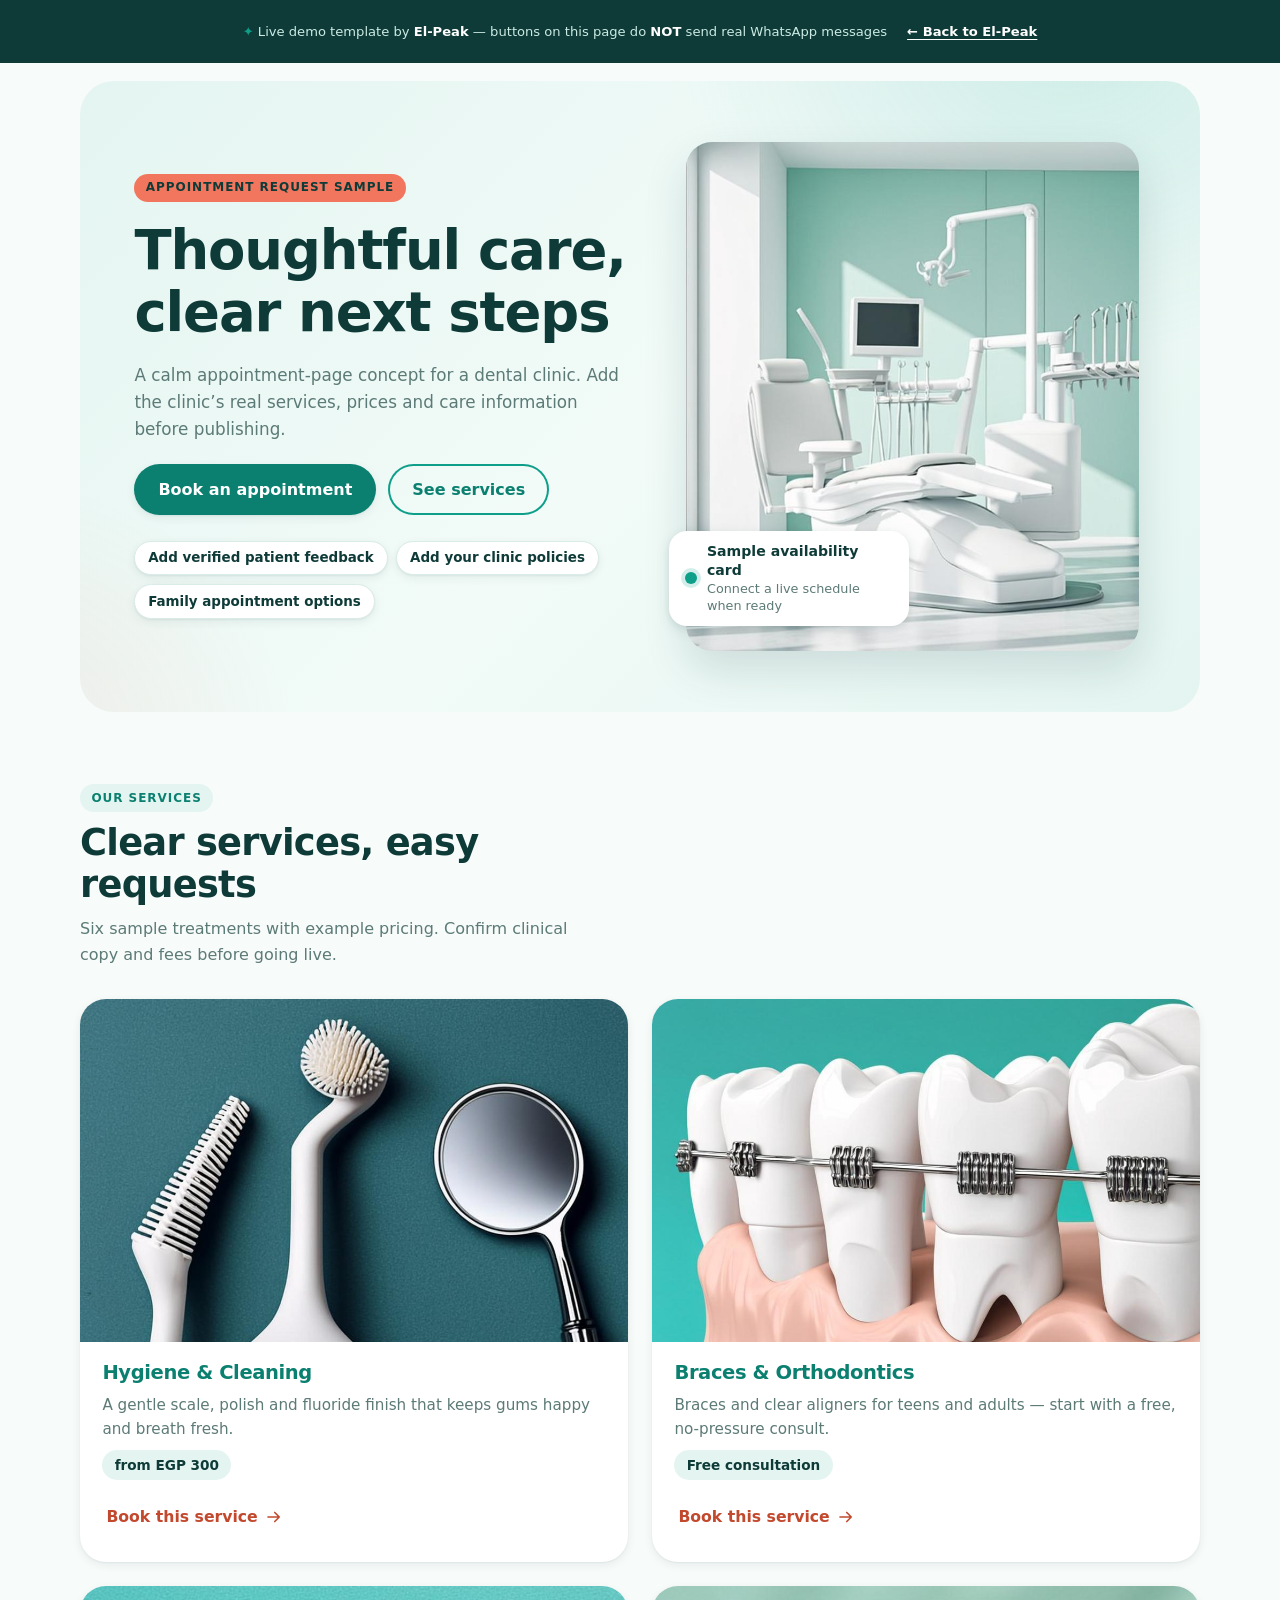
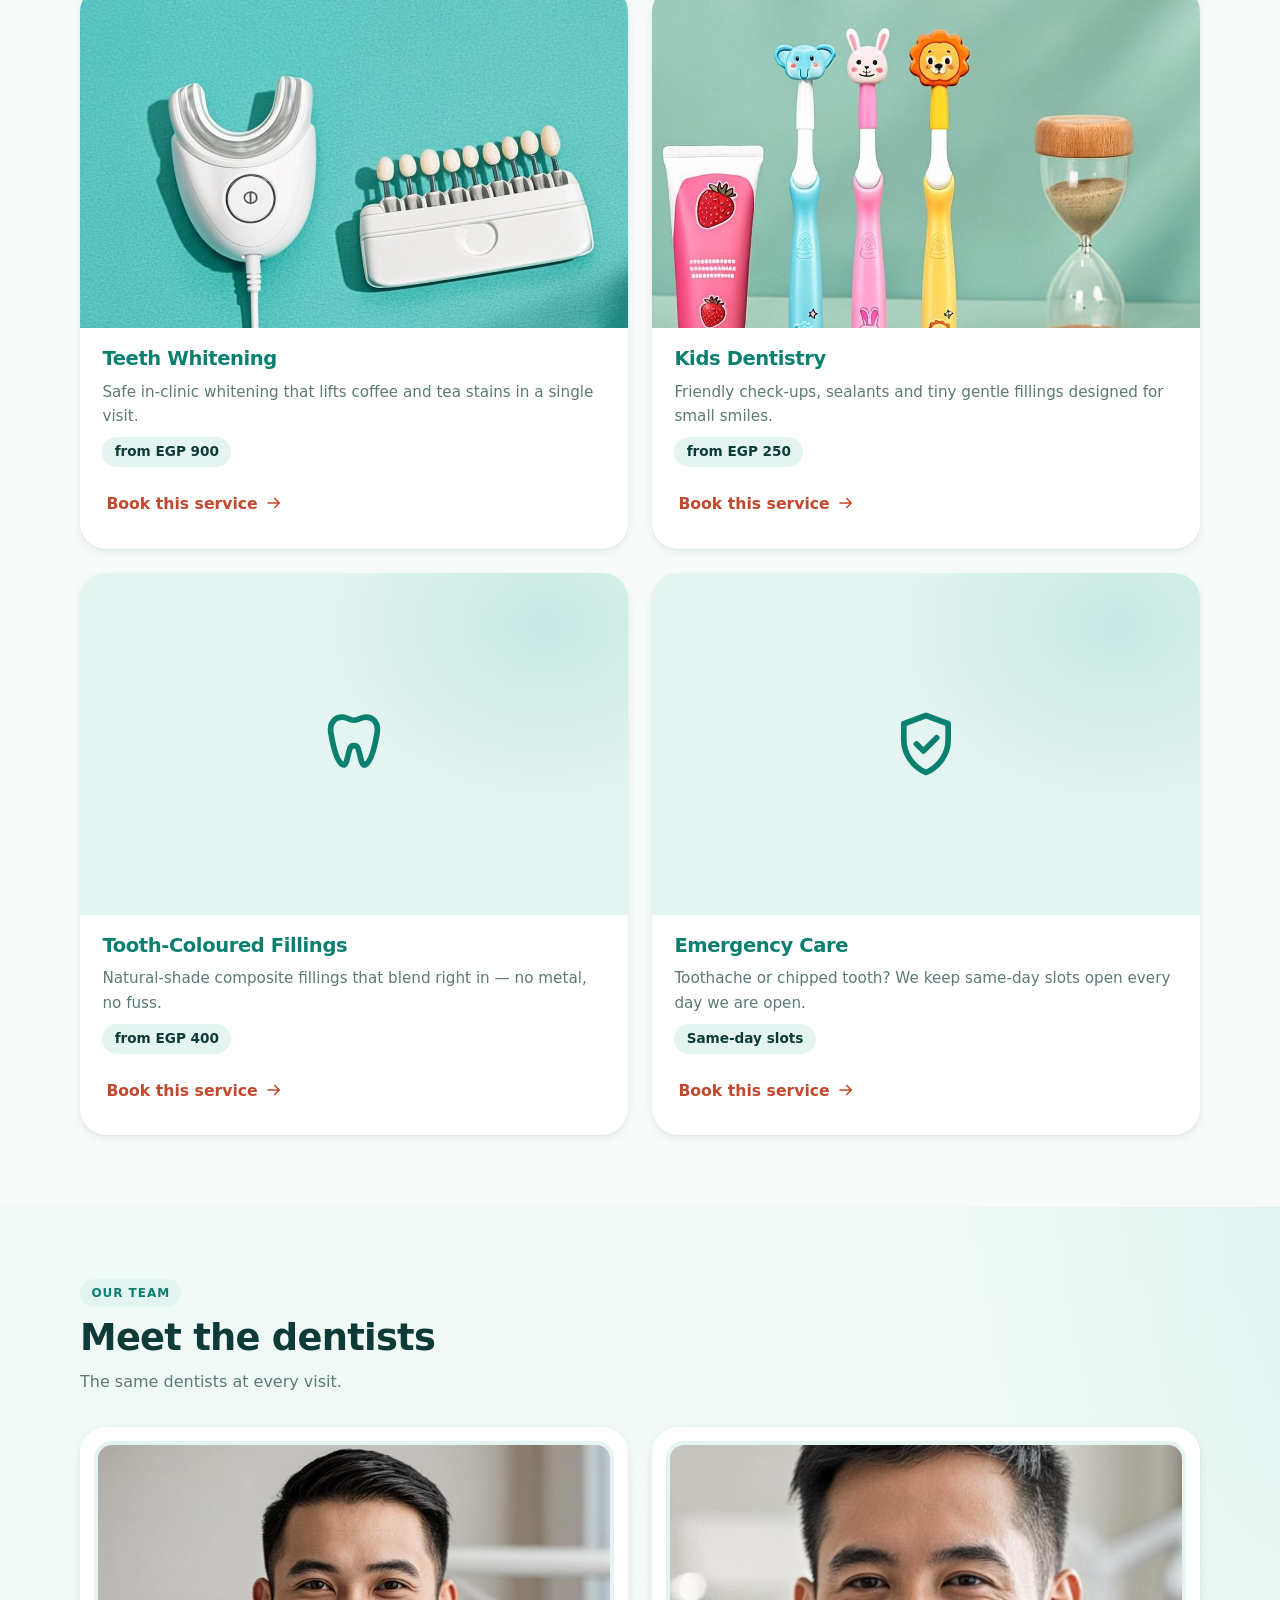
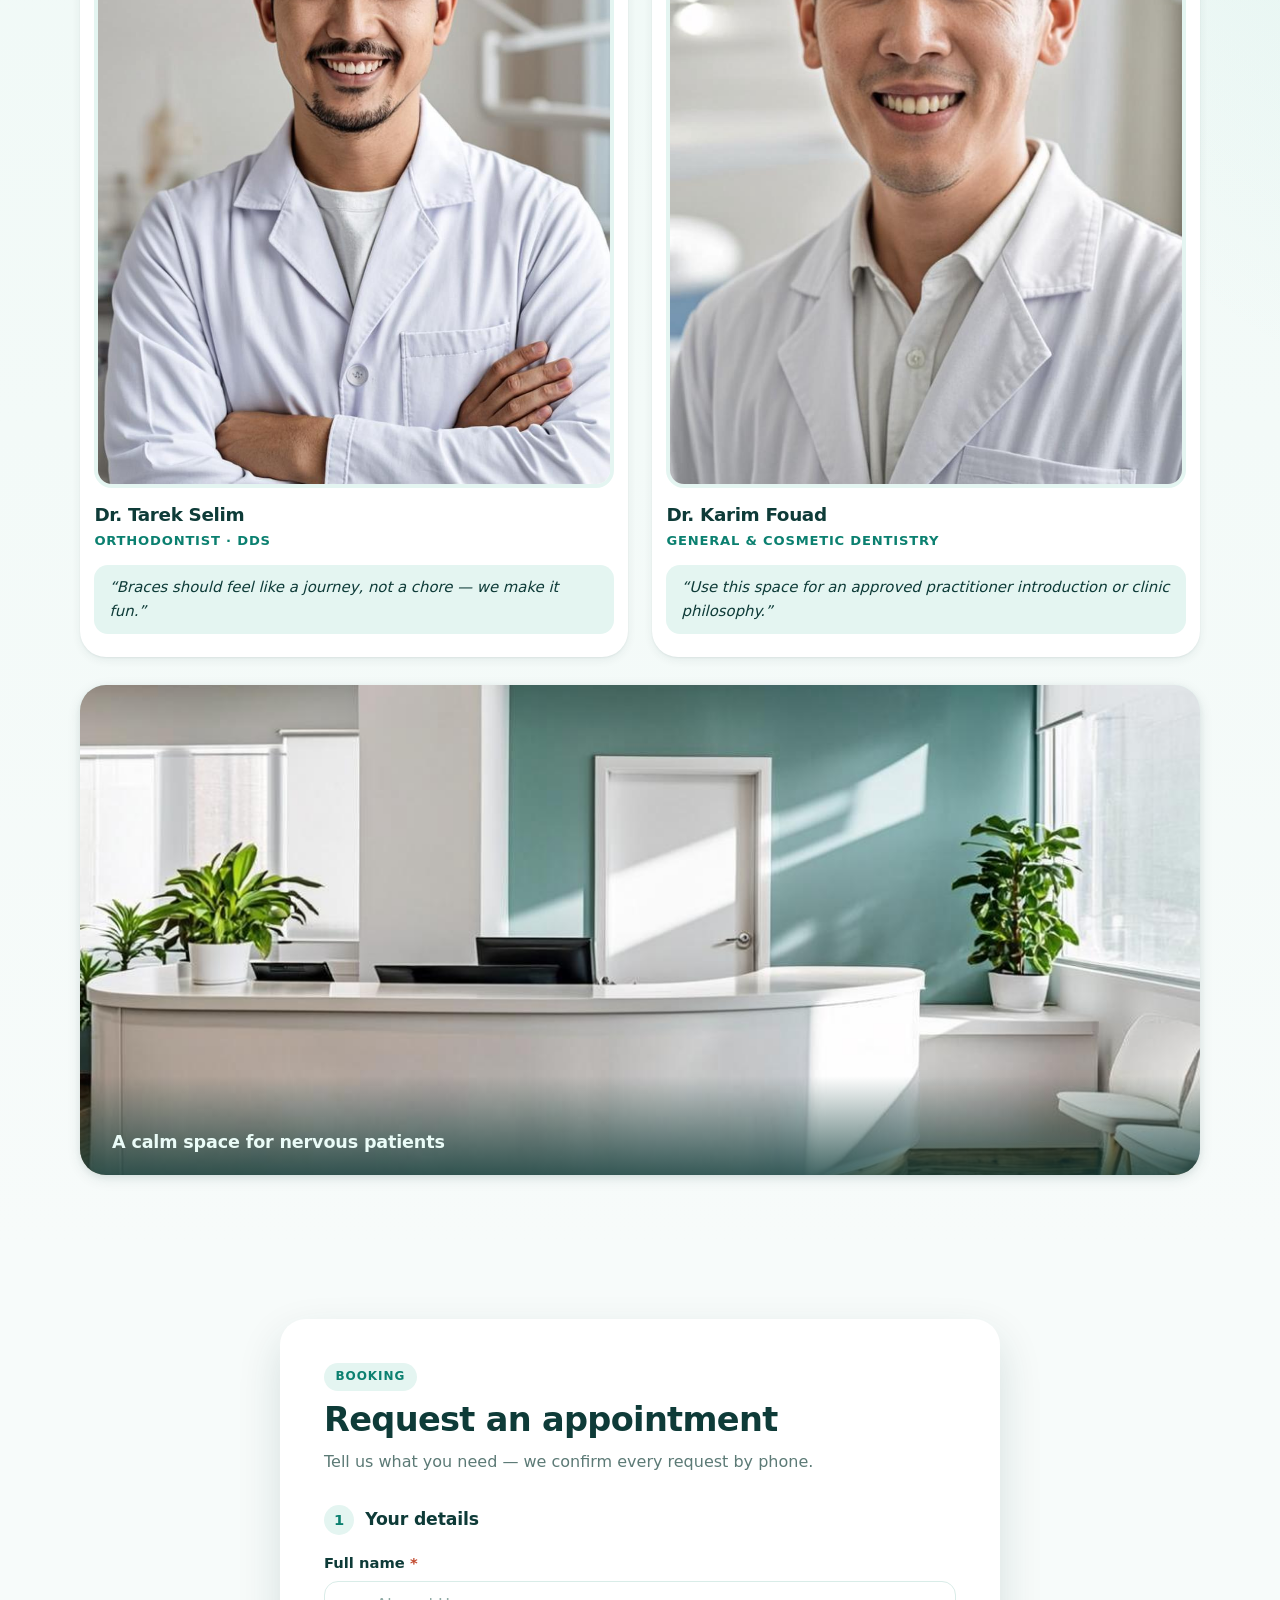
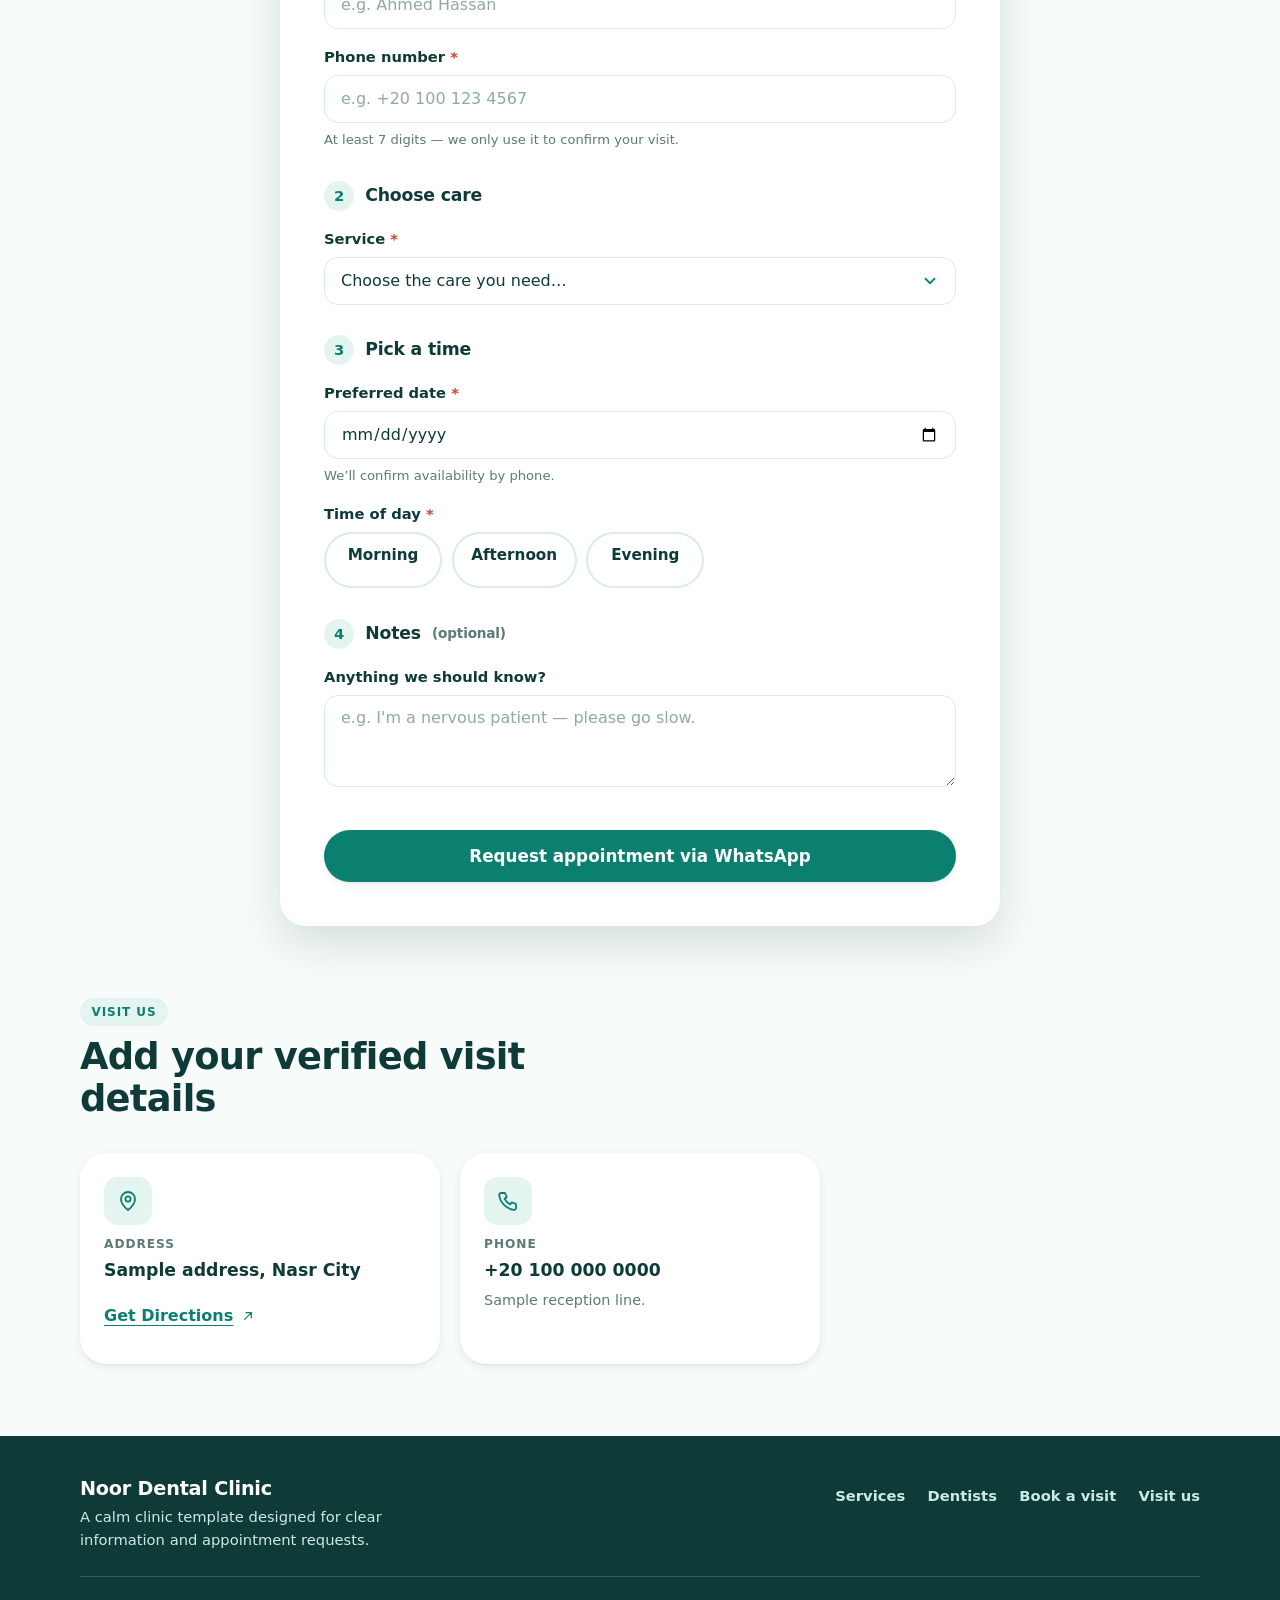
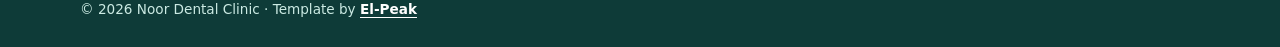
==== commit 3d37b420: "Revise clinic index.html with sample content Updated the content in the clinic's index.html to refle" ====
--- a/demos/clinic/index.html
+++ b/demos/clinic/index.html
@@ -46,20 +46,20 @@
       <div class="wrap">
         <div class="hero">
           <div class="hero__copy">
-            <p class="pill pill--coral">Now accepting new patients</p>
-            <h1 id="heroTitle">Gentle care for every&nbsp;smile</h1>
+            <p class="pill pill--coral">Appointment request sample</p>
+            <h1 id="heroTitle">Thoughtful care, clear next steps</h1>
             <p class="hero__sub">
-              From first check-ups to full smile restoration — every price is listed
-              upfront in EGP, with no surprises.
+              A calm appointment-page concept for a dental clinic. Add the clinic’s real
+              services, prices and care information before publishing.
             </p>
             <div class="hero__cta">
               <a class="btn btn--solid" href="#booking">Book an appointment</a>
               <a class="btn btn--ghost" href="#services">See services</a>
             </div>
-            <ul class="trust-chips" aria-label="Why families trust Noor Dental Clinic">
-              <li class="chip">4.9 <span class="chip__star" aria-hidden="true">★</span><span class="sr-only">star</span> patient rating</li>
-              <li class="chip">Sterilization certified</li>
-              <li class="chip">Kids welcome</li>
+            <ul class="trust-chips" aria-label="Sample clinic highlights">
+              <li class="chip">Add verified patient feedback</li>
+              <li class="chip">Add your clinic policies</li>
+              <li class="chip">Family appointment options</li>
             </ul>
           </div>
 
@@ -74,8 +74,8 @@
             <p class="hero__float">
               <span class="hero__float-dot" aria-hidden="true"></span>
               <span class="hero__float-text">
-                <strong>Next slot available</strong>
-                Tomorrow 10:30
+                <strong>Sample availability card</strong>
+                Connect a live schedule when ready
               </span>
             </p>
           </div>
@@ -90,8 +90,8 @@
       <div class="wrap">
         <div class="section-head">
           <p class="pill pill--mint">Our services</p>
-          <h2 id="servicesTitle">Honest care, transparent prices</h2>
-          <p class="section-sub">Six everyday treatments, every price in EGP, nothing hidden in the chair.</p>
+          <h2 id="servicesTitle">Clear services, easy requests</h2>
+          <p class="section-sub">Six sample treatments with example pricing. Confirm clinical copy and fees before going live.</p>
         </div>
         <noscript>
           <p class="noscript-note">
@@ -138,7 +138,7 @@
             </figure>
             <h3 class="doc-card__name">Dr. Karim Fouad</h3>
             <p class="doc-card__role">General &amp; Cosmetic Dentistry</p>
-            <blockquote class="doc-card__quote">“We explain everything first, then treat — no surprises, ever.”</blockquote>
+            <blockquote class="doc-card__quote">“Use this space for an approved practitioner introduction or clinic philosophy.”</blockquote>
           </article>
         </div>
 
@@ -281,7 +281,7 @@
       <div class="wrap">
         <div class="section-head">
           <p class="pill pill--mint">Visit us</p>
-          <h2 id="visitTitle">Easy to find, easy to park</h2>
+          <h2 id="visitTitle">Add your verified visit details</h2>
         </div>
         <div class="visit-grid">
           <article class="visit-card">
@@ -292,7 +292,7 @@
               </svg>
             </span>
             <h3 class="visit-card__label">Address</h3>
-            <p class="visit-card__value">14 El Nasr St, Nasr City</p>
+            <p class="visit-card__value">Sample address, Nasr City</p>
             <!-- The one allowed external link: free map directions -->
             <a class="visit-card__link" href="https://www.google.com/maps/search/?api=1&amp;query=dental+clinic+nasr+city"
                target="_blank" rel="noopener">Get Directions
@@ -313,7 +313,7 @@
             </span>
             <h3 class="visit-card__label">Phone</h3>
             <p class="visit-card__value"><a class="visit-card__tel" href="tel:+201000000000">+20 100 000 0000</a></p>
-            <p class="visit-card__meta">Direct reception line.</p>
+            <p class="visit-card__meta">Sample reception line.</p>
           </article>
         </div>
       </div>
@@ -328,7 +328,7 @@
       <div class="site-footer__top">
         <div class="site-footer__brand">
           <p class="site-footer__name">Noor Dental Clinic</p>
-          <p class="site-footer__commit">Honest pricing, gentle care — for every family.</p>
+          <p class="site-footer__commit">A calm clinic template designed for clear information and appointment requests.</p>
         </div>
         <nav class="site-footer__nav" aria-label="Footer">
           <a href="#services">Services</a>
--- a/demos/clinic/css/clinic-style.css
+++ b/demos/clinic/css/clinic-style.css
@@ -580,6 +580,10 @@
   padding-right: 2.75rem;
   cursor: pointer;
 }
+.field__select option {
+  background-color: #ffffff;
+  color: var(--ink);
+}
 
 .field__date { color-scheme: light; }
 
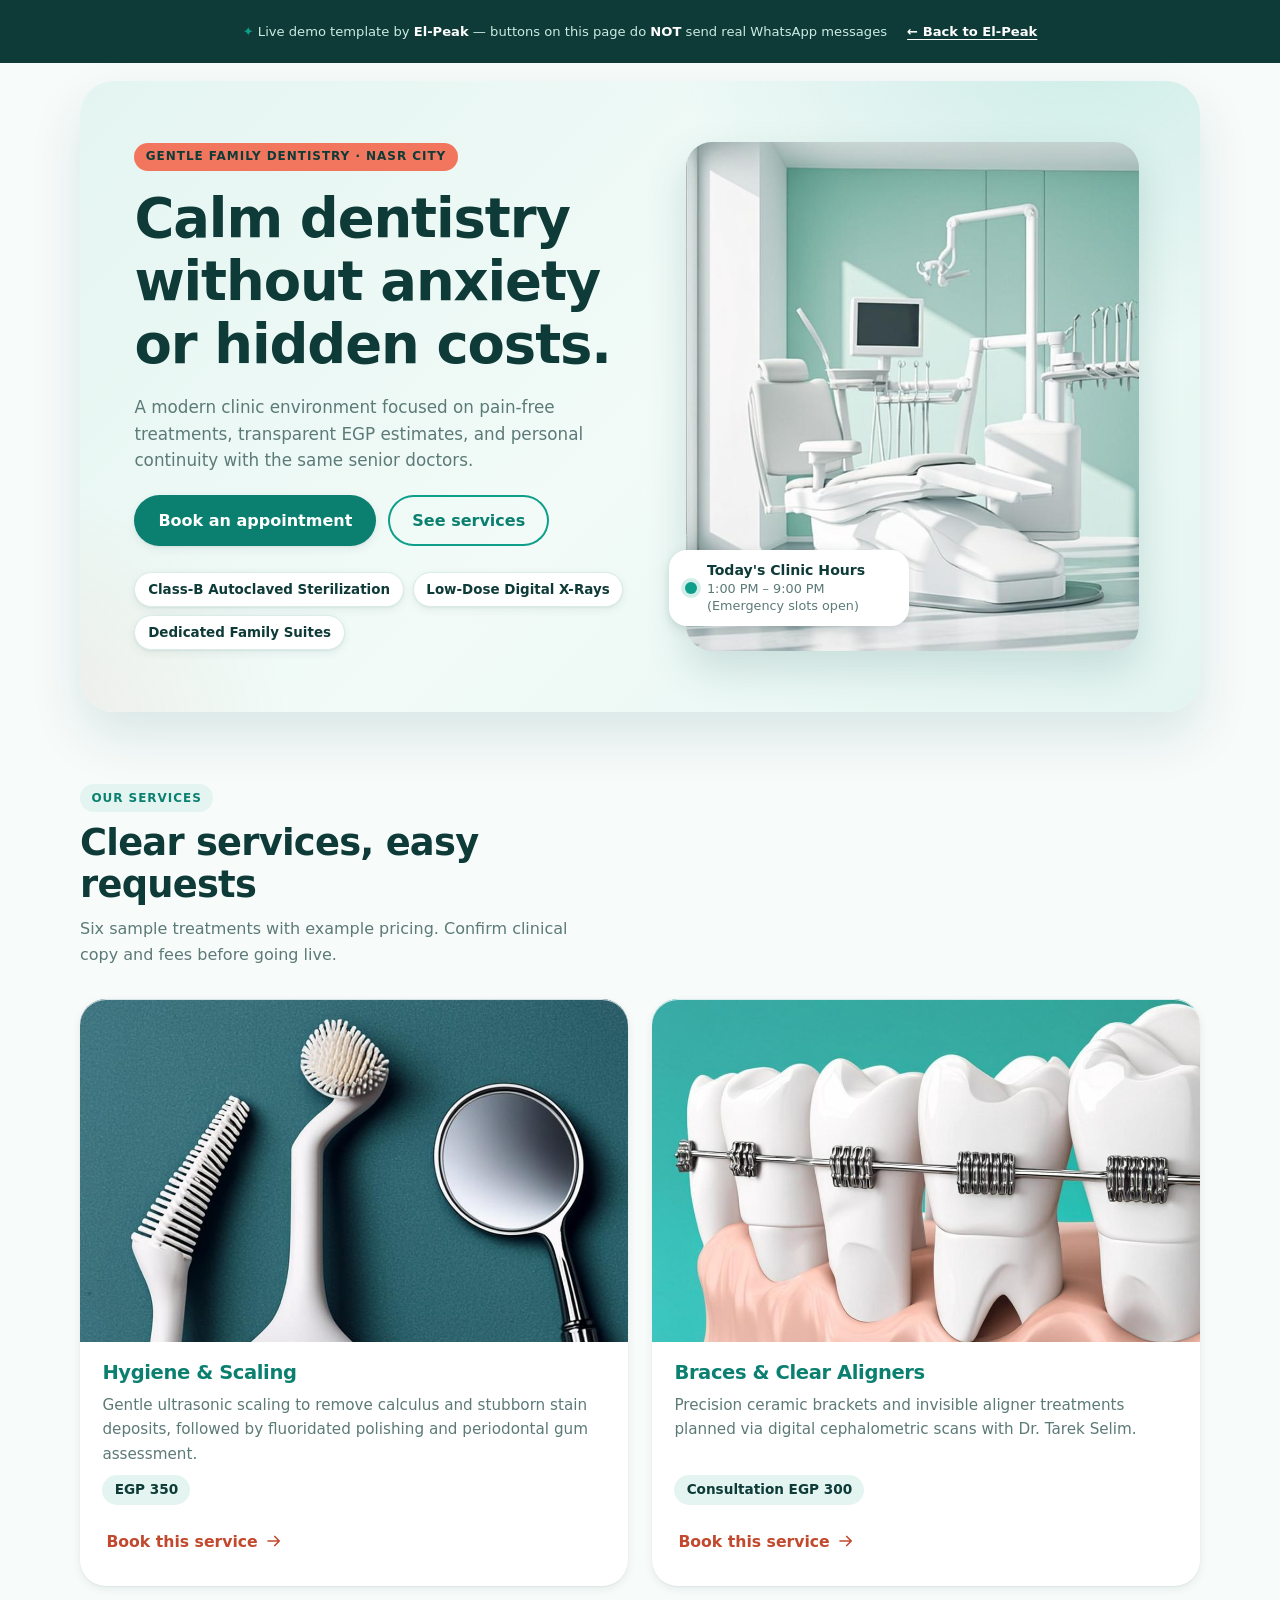
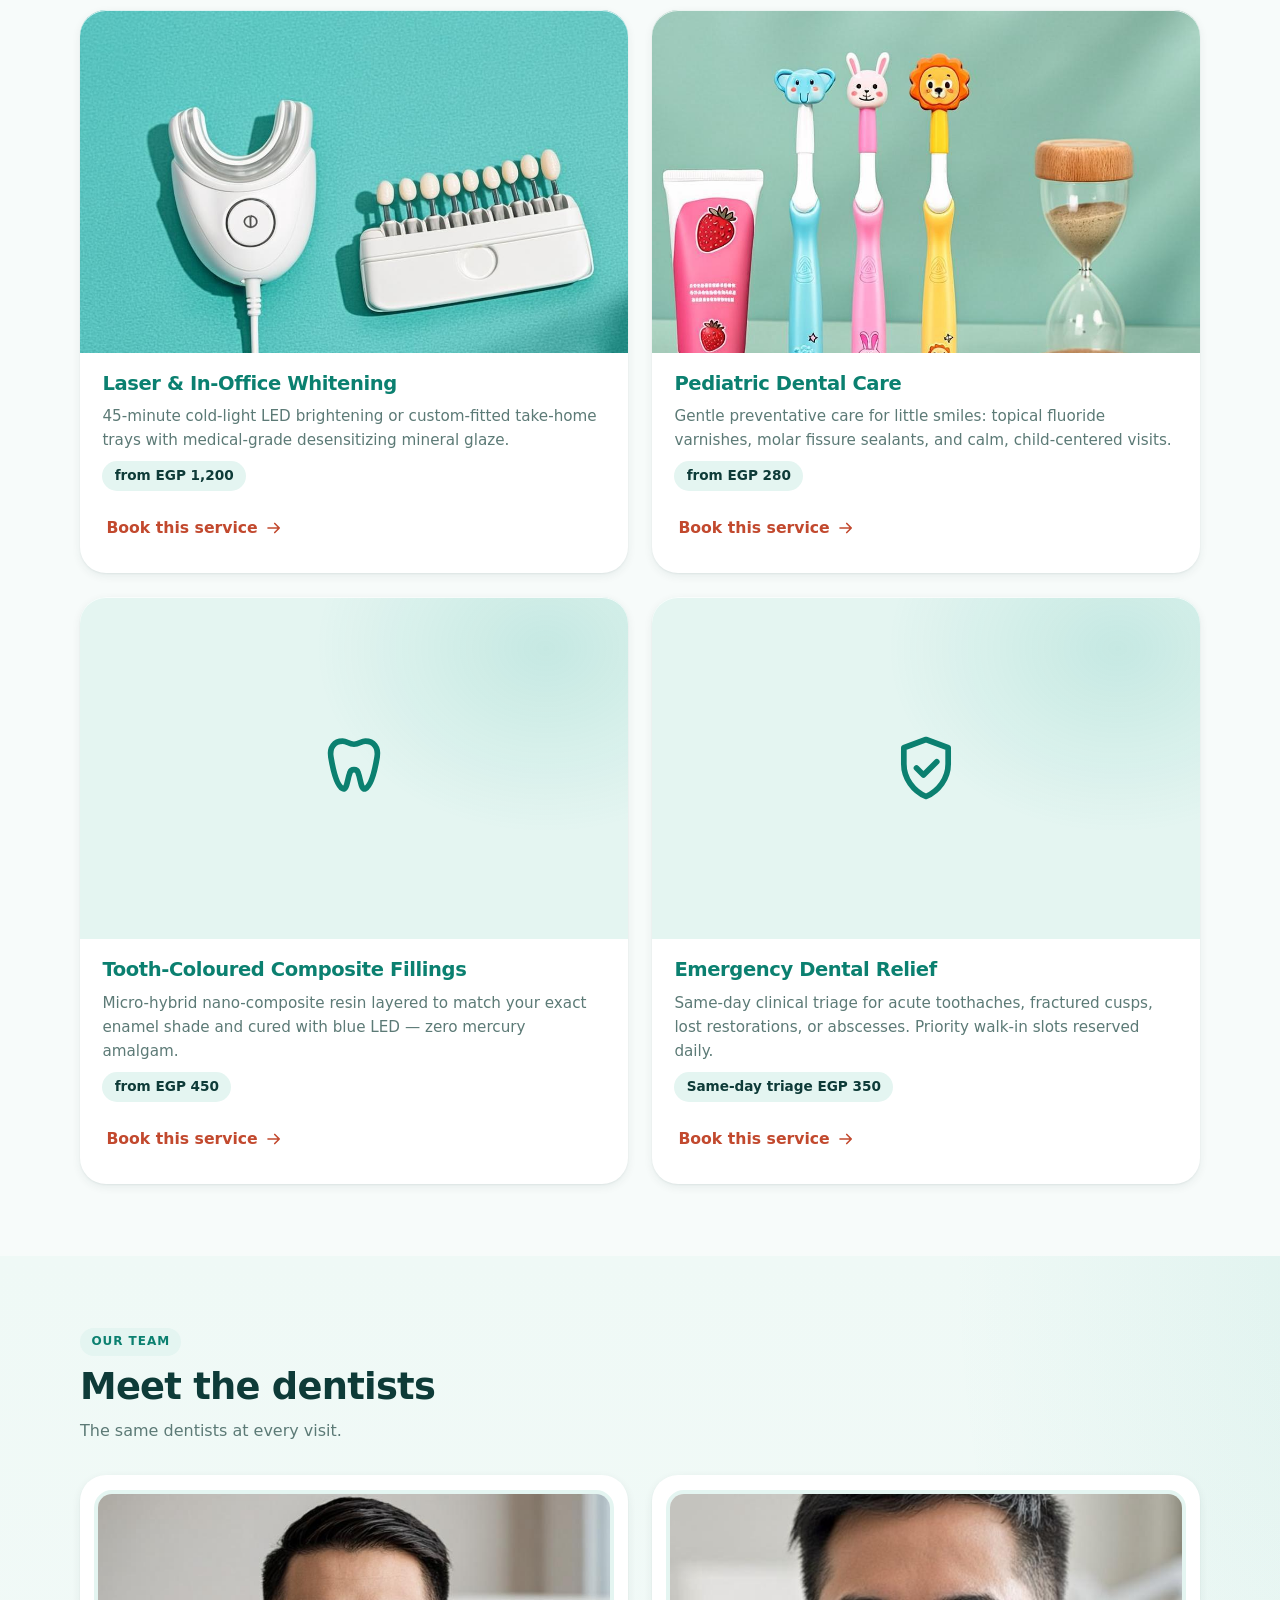
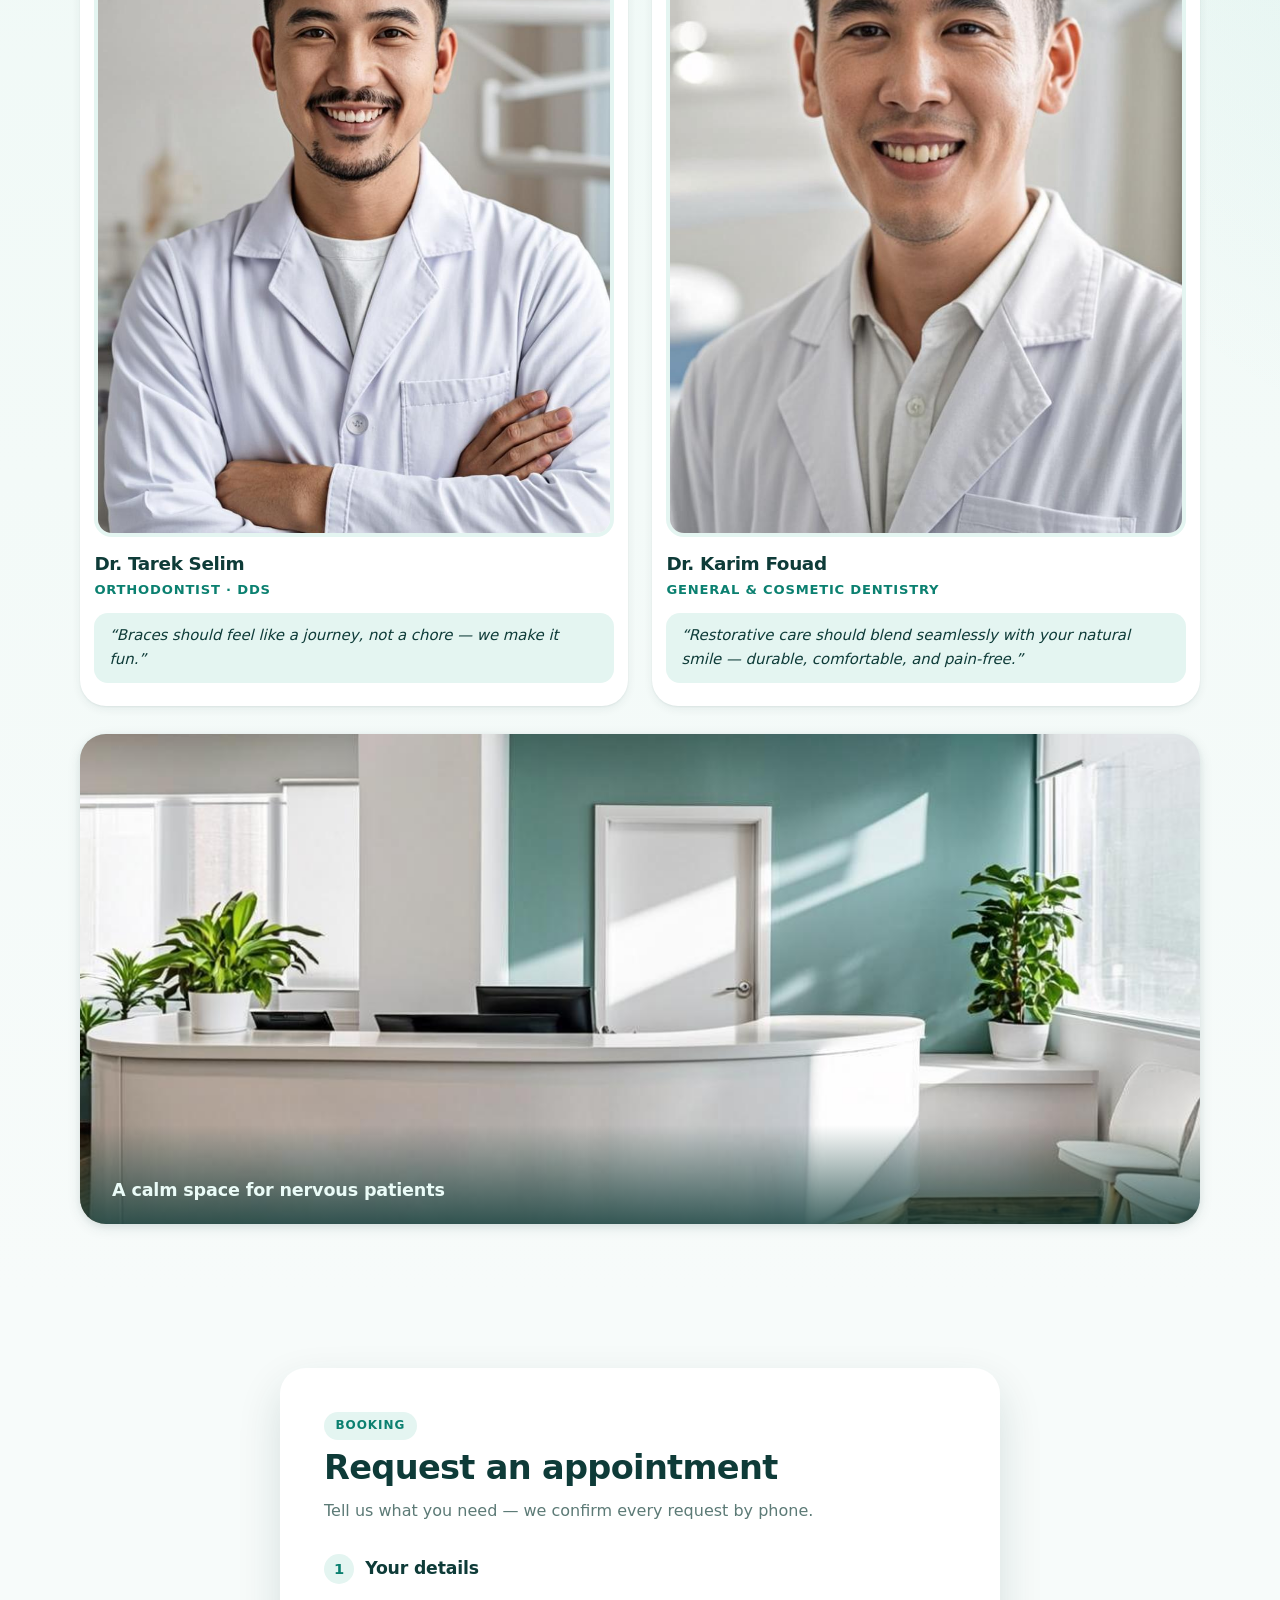
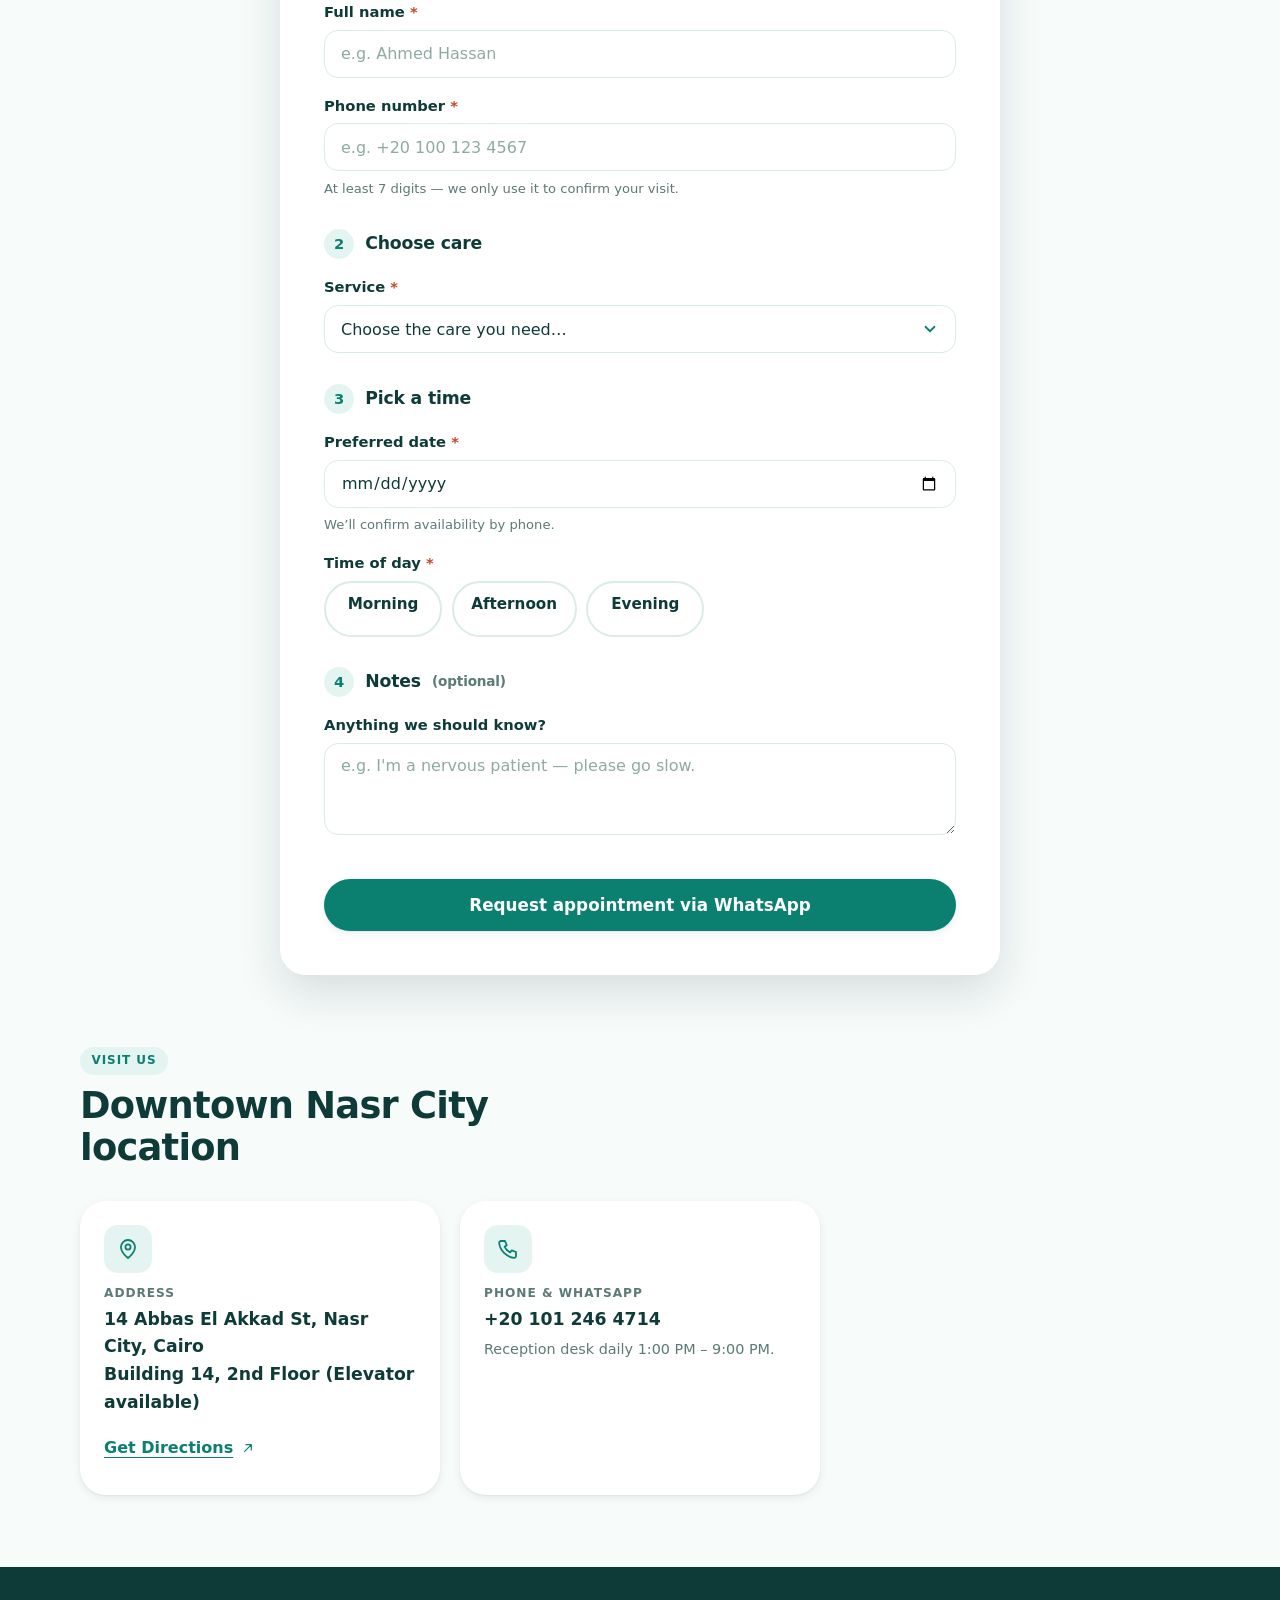
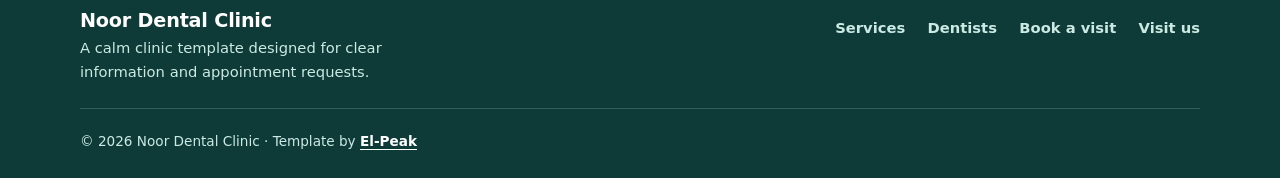
==== commit 5f19a59d: "Add files via upload" ====
--- a/demos/clinic/index.html
+++ b/demos/clinic/index.html
@@ -46,20 +46,19 @@
       <div class="wrap">
         <div class="hero">
           <div class="hero__copy">
-            <p class="pill pill--coral">Appointment request sample</p>
-            <h1 id="heroTitle">Thoughtful care, clear next steps</h1>
+            <p class="pill pill--coral">Gentle Family Dentistry · Nasr City</p>
+            <h1 id="heroTitle">Calm dentistry without anxiety or hidden costs.</h1>
             <p class="hero__sub">
-              A calm appointment-page concept for a dental clinic. Add the clinic’s real
-              services, prices and care information before publishing.
+              A modern clinic environment focused on pain-free treatments, transparent EGP estimates, and personal continuity with the same senior doctors.
             </p>
             <div class="hero__cta">
               <a class="btn btn--solid" href="#booking">Book an appointment</a>
               <a class="btn btn--ghost" href="#services">See services</a>
             </div>
-            <ul class="trust-chips" aria-label="Sample clinic highlights">
-              <li class="chip">Add verified patient feedback</li>
-              <li class="chip">Add your clinic policies</li>
-              <li class="chip">Family appointment options</li>
+            <ul class="trust-chips" aria-label="Clinic highlights">
+              <li class="chip">Class-B Autoclaved Sterilization</li>
+              <li class="chip">Low-Dose Digital X-Rays</li>
+              <li class="chip">Dedicated Family Suites</li>
             </ul>
           </div>
 
@@ -74,8 +73,8 @@
             <p class="hero__float">
               <span class="hero__float-dot" aria-hidden="true"></span>
               <span class="hero__float-text">
-                <strong>Sample availability card</strong>
-                Connect a live schedule when ready
+                <strong>Today's Clinic Hours</strong>
+                1:00 PM – 9:00 PM (Emergency slots open)
               </span>
             </p>
           </div>
@@ -138,7 +137,7 @@
             </figure>
             <h3 class="doc-card__name">Dr. Karim Fouad</h3>
             <p class="doc-card__role">General &amp; Cosmetic Dentistry</p>
-            <blockquote class="doc-card__quote">“Use this space for an approved practitioner introduction or clinic philosophy.”</blockquote>
+            <blockquote class="doc-card__quote">“Restorative care should blend seamlessly with your natural smile — durable, comfortable, and pain-free.”</blockquote>
           </article>
         </div>
 
@@ -281,7 +280,7 @@
       <div class="wrap">
         <div class="section-head">
           <p class="pill pill--mint">Visit us</p>
-          <h2 id="visitTitle">Add your verified visit details</h2>
+          <h2 id="visitTitle">Downtown Nasr City location</h2>
         </div>
         <div class="visit-grid">
           <article class="visit-card">
@@ -292,9 +291,9 @@
               </svg>
             </span>
             <h3 class="visit-card__label">Address</h3>
-            <p class="visit-card__value">Sample address, Nasr City</p>
+            <p class="visit-card__value">14 Abbas El Akkad St, Nasr City, Cairo<br>Building 14, 2nd Floor (Elevator available)</p>
             <!-- The one allowed external link: free map directions -->
-            <a class="visit-card__link" href="https://www.google.com/maps/search/?api=1&amp;query=dental+clinic+nasr+city"
+            <a class="visit-card__link" href="https://www.google.com/maps/search/?api=1&amp;query=14+Abbas+El+Akkad+Nasr+City"
                target="_blank" rel="noopener">Get Directions
               <svg viewBox="0 0 24 24" fill="none" stroke="currentColor" stroke-width="1.8"
                    stroke-linecap="round" stroke-linejoin="round" aria-hidden="true" focusable="false">
@@ -311,9 +310,9 @@
                 <path d="M5 4h4l1.7 4.2-2.1 1.6a12.5 12.5 0 0 0 5.6 5.6l1.6-2.1L20 15v4a1.8 1.8 0 0 1-2 1.8C10.4 20 4 13.6 3.2 6A1.8 1.8 0 0 1 5 4z"/>
               </svg>
             </span>
-            <h3 class="visit-card__label">Phone</h3>
-            <p class="visit-card__value"><a class="visit-card__tel" href="tel:+201000000000">+20 100 000 0000</a></p>
-            <p class="visit-card__meta">Sample reception line.</p>
+            <h3 class="visit-card__label">Phone &amp; WhatsApp</h3>
+            <p class="visit-card__value"><a class="visit-card__tel" href="tel:+201012464714">+20 101 246 4714</a></p>
+            <p class="visit-card__meta">Reception desk daily 1:00 PM – 9:00 PM.</p>
           </article>
         </div>
       </div>
--- a/demos/clinic/css/clinic-style.css
+++ b/demos/clinic/css/clinic-style.css
@@ -881,3 +881,12 @@
     scroll-behavior: auto !important;
   }
 }
+
+/* Portfolio polish: soft depth reinforces the calm, friendly clinical identity. */
+.hero { box-shadow: 0 24px 52px rgba(12, 89, 79, .12); }
+.hero__photo { box-shadow: 0 18px 42px rgba(12, 89, 79, .16); }
+.svc-card { position: relative; border-color: rgba(14, 159, 138, .16); }
+.svc-card::after { content: ""; position: absolute; inset: 0; pointer-events: none; border-radius: inherit; box-shadow: inset 0 1px rgba(255, 255, 255, .8); }
+.doc-card { transition: transform .25s ease, box-shadow .25s ease; }
+.doc-card:hover { transform: translateY(-4px); box-shadow: 0 18px 38px rgba(12, 89, 79, .14); }
+@media (prefers-reduced-motion: reduce) { .doc-card { transition: none; } .doc-card:hover { transform: none; } }
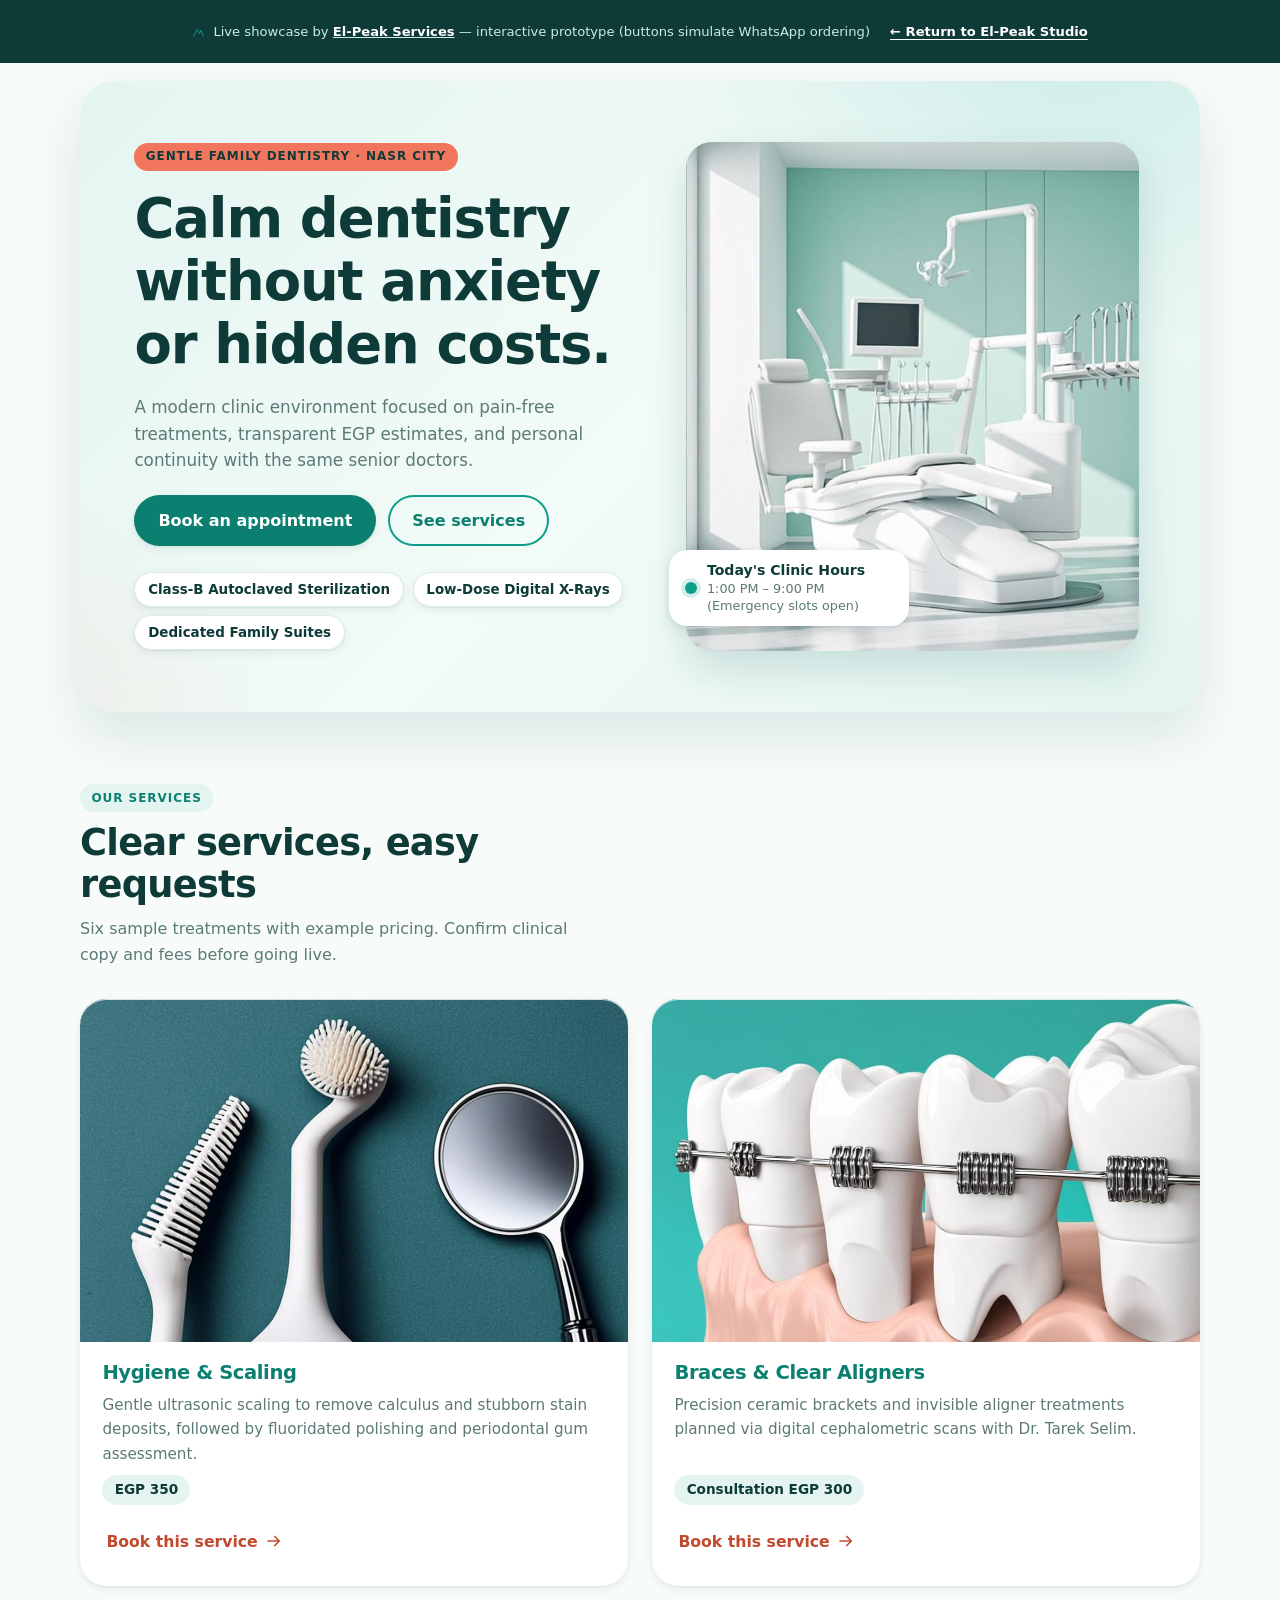
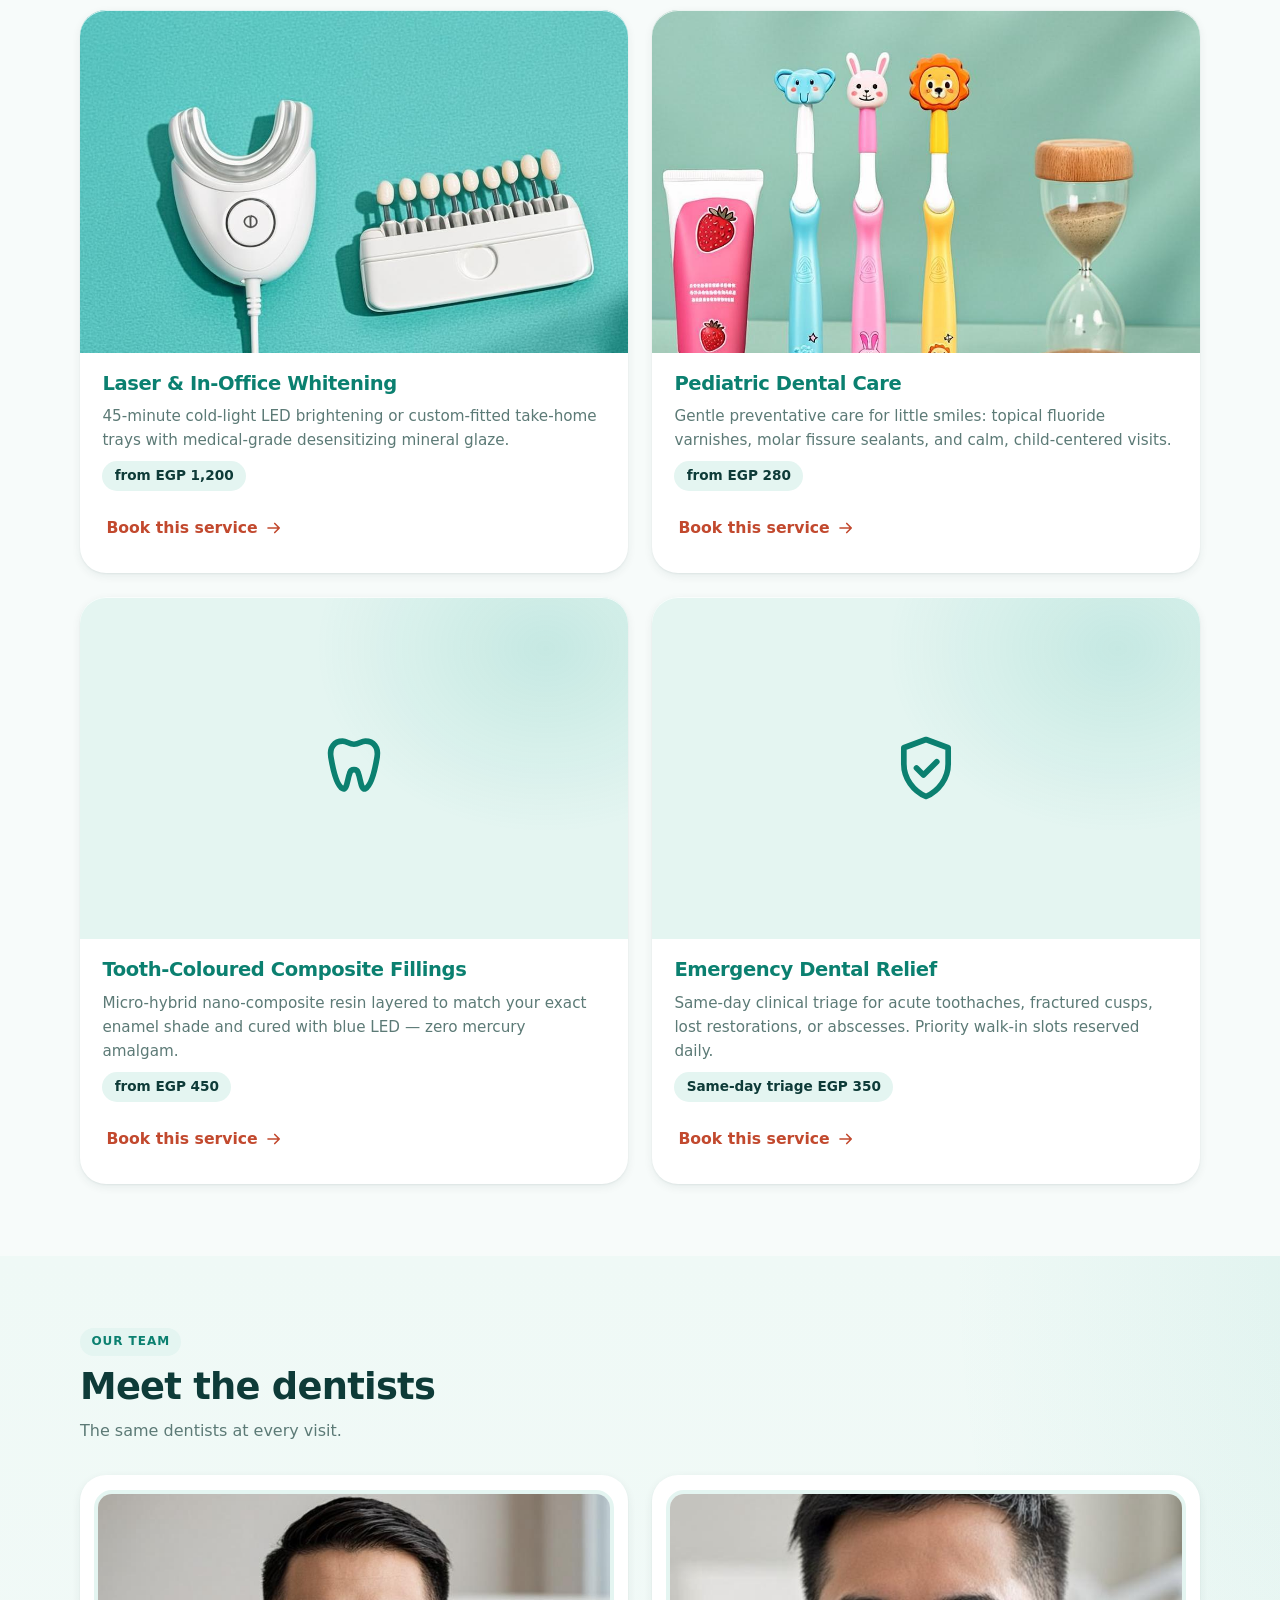
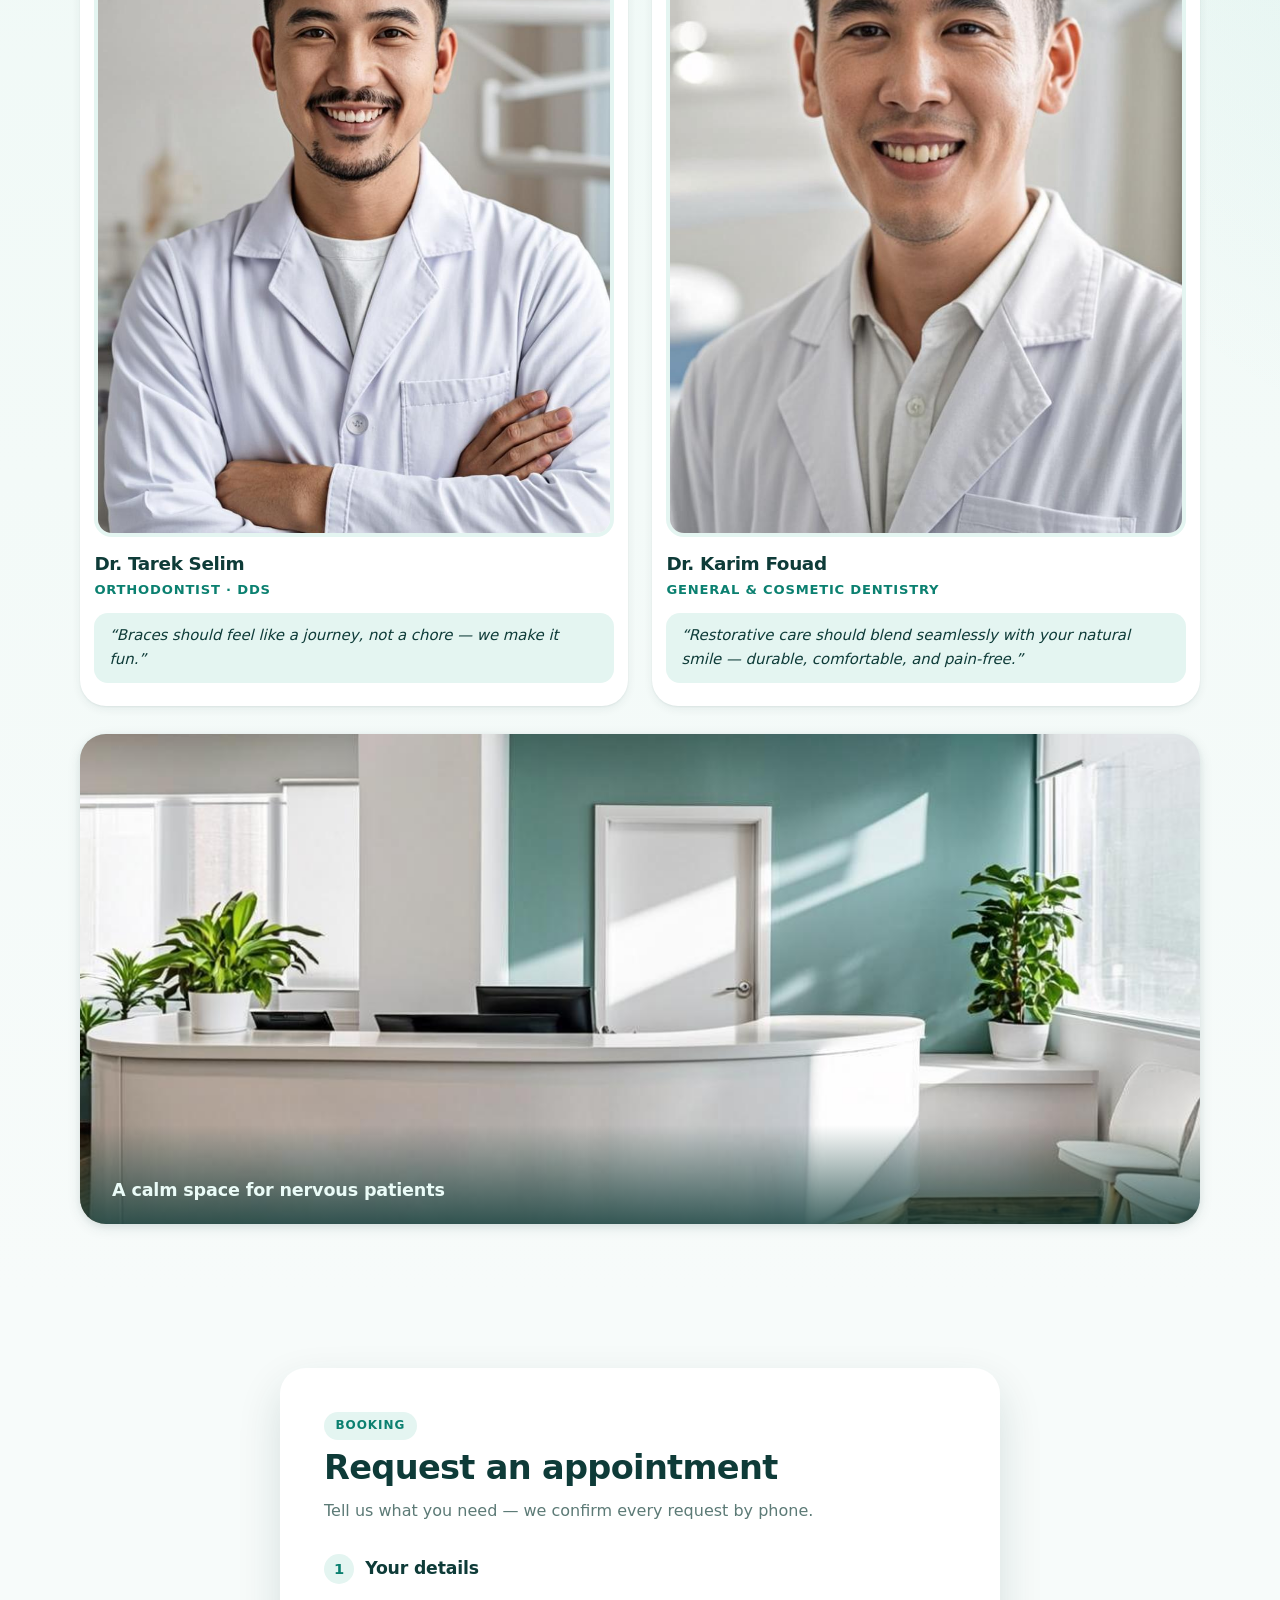
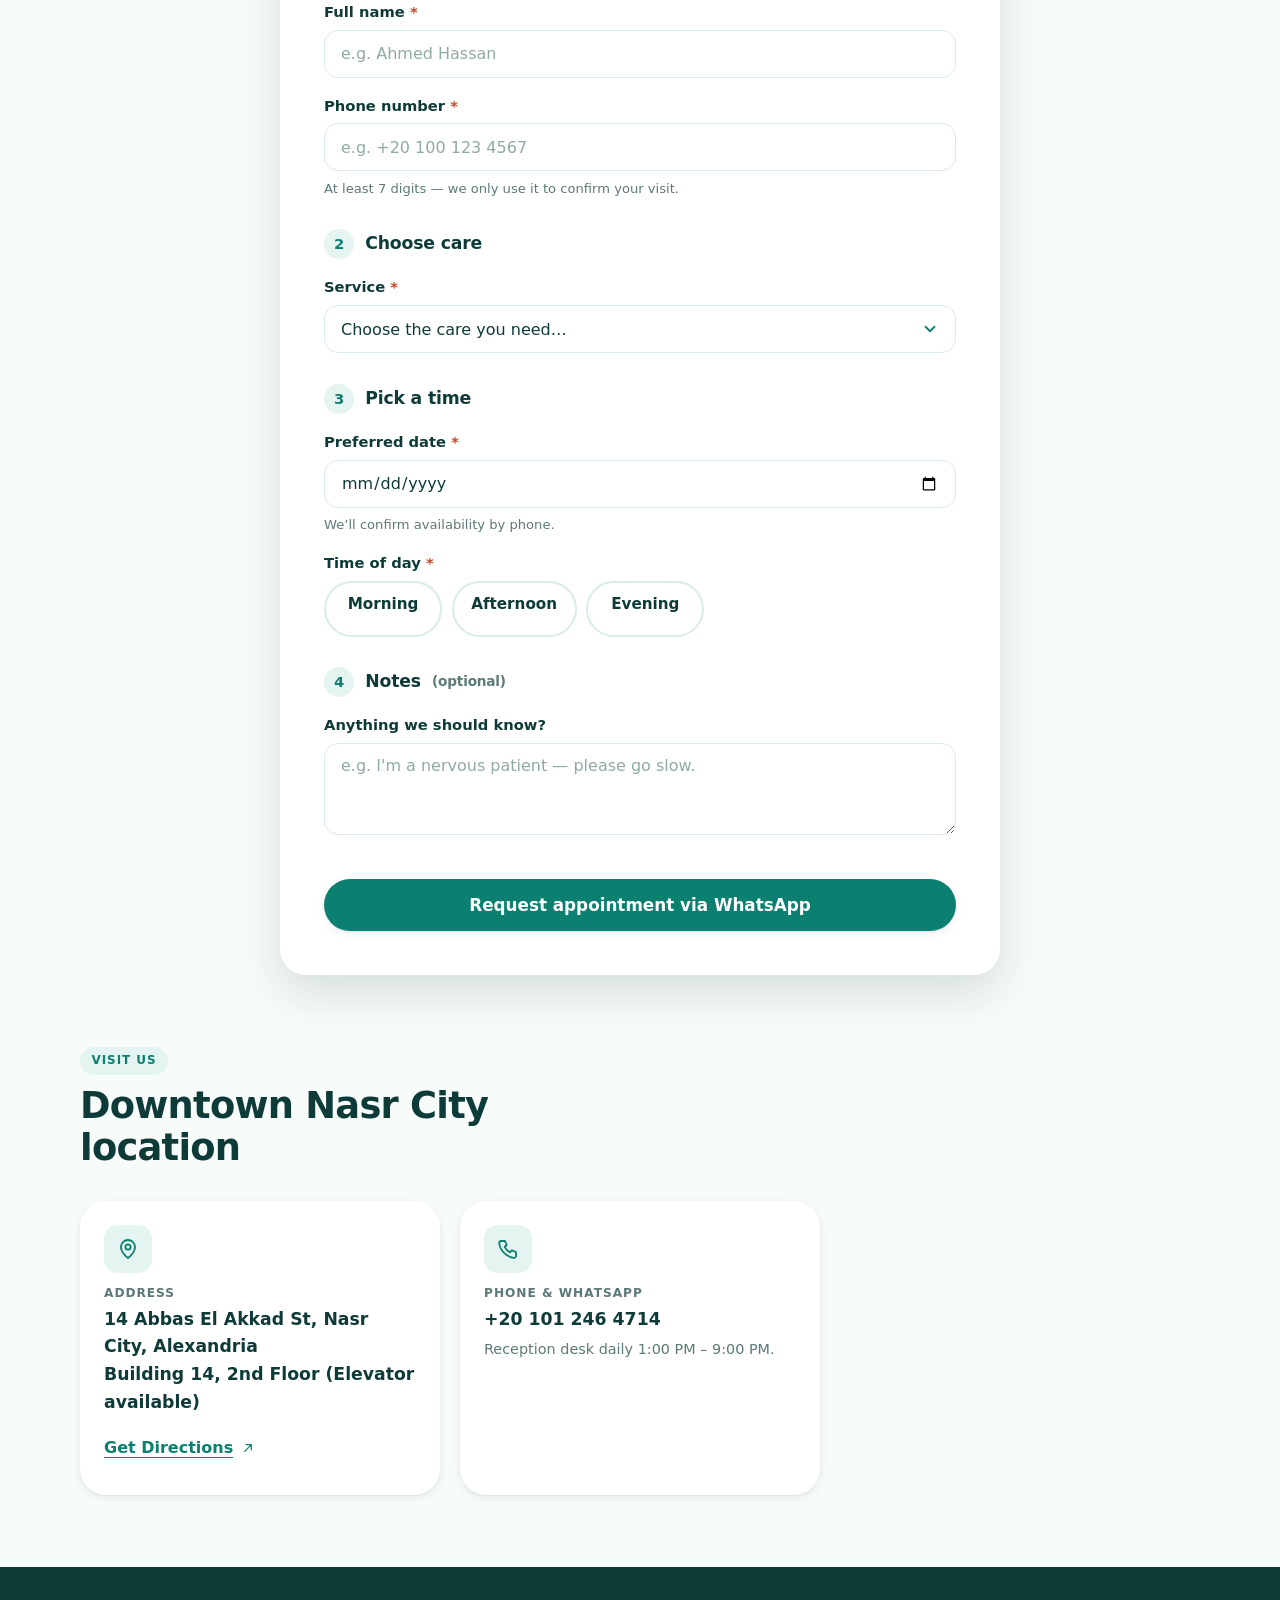
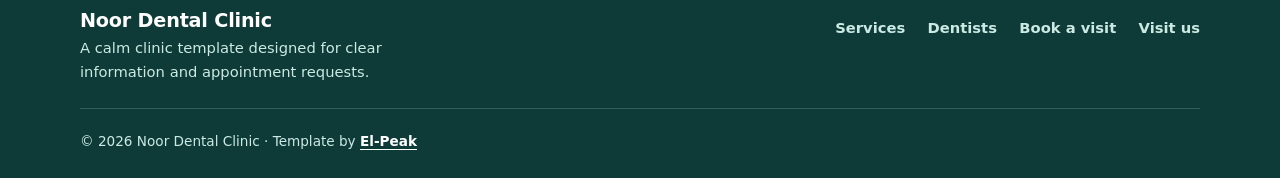
==== commit 2306ff6e: "Add files via upload" ====
--- a/demos/clinic/index.html
+++ b/demos/clinic/index.html
@@ -1,351 +1,352 @@
-<!DOCTYPE html>
-<html lang="en">
-<head>
-  <!-- ============================================================
-       Noor Dental Clinic — demo template (El-Peak portfolio)
-       Airy teal medical design · light theme only · no frameworks,
-       no CDNs, no external fonts. Static + cPanel-ready.
-       This page is a DEMO: nothing here sends real WhatsApp messages.
-       ============================================================ -->
-  <meta charset="UTF-8">
-  <meta name="viewport" content="width=device-width, initial-scale=1.0">
-  <title>Noor Dental Clinic — Gentle, Honest Dental Care · Demo by El-Peak</title>
-  <meta name="description" content="Family dental clinic demo template: gentle care and transparent EGP pricing. Book an appointment request in under a minute. Live demo by El-Peak.">
-  <meta name="theme-color" content="#0E9F8A">
-  <meta name="color-scheme" content="light">
-
-  <!-- Inline SVG favicon (teal tooth, no external file needed) -->
-  <link rel="icon" href="data:image/svg+xml,%3Csvg xmlns='http://www.w3.org/2000/svg' viewBox='0 0 64 64'%3E%3Crect width='64' height='64' rx='16' fill='%230E9F8A'/%3E%3Cpath d='M23 14c-6.5 0-9.6 5.3-8.5 12.6 1 8.4 4 21.4 8.2 23.4 3.2 1.4 3.2-6.3 5.3-11.5 1-3 5.1-3 6.1 0 2.1 5.2 2.1 12.9 5.3 11.5 4.2-2 7.2-15 8.2-23.4C48.7 19.3 45.6 14 39 14c-3.2 0-4.3 2.1-8 2.1S26.2 14 23 14z' fill='%23ffffff'/%3E%3C/svg%3E">
-
-  <link rel="stylesheet" href="css/clinic-style.css">
-</head>
-<body>
-
-  <a class="skip-link" href="#main">Skip to main content</a>
-
-  <!-- ============================================================
-       1. DEMO BANNER STRIP (deep teal bar)
-       ============================================================ -->
-  <header class="demo-bar">
-    <div class="wrap demo-bar__inner">
-      <p class="demo-bar__msg">
-        <span class="demo-bar__spark" aria-hidden="true">✦</span>
-        Live demo template by <strong>El-Peak</strong> — buttons on this page do
-        <strong>NOT</strong> send real WhatsApp messages
-      </p>
-      <a class="demo-bar__back" href="../../index.html">← Back to El-Peak</a>
-    </div>
-  </header>
-
-  <main id="main">
-
-    <!-- ============================================================
-         2. HERO — rounded mint-gradient band
-         ============================================================ -->
-    <section class="hero-zone" aria-labelledby="heroTitle">
-      <div class="wrap">
-        <div class="hero">
-          <div class="hero__copy">
-            <p class="pill pill--coral">Gentle Family Dentistry · Nasr City</p>
-            <h1 id="heroTitle">Calm dentistry without anxiety or hidden costs.</h1>
-            <p class="hero__sub">
-              A modern clinic environment focused on pain-free treatments, transparent EGP estimates, and personal continuity with the same senior doctors.
-            </p>
-            <div class="hero__cta">
-              <a class="btn btn--solid" href="#booking">Book an appointment</a>
-              <a class="btn btn--ghost" href="#services">See services</a>
-            </div>
-            <ul class="trust-chips" aria-label="Clinic highlights">
-              <li class="chip">Class-B Autoclaved Sterilization</li>
-              <li class="chip">Low-Dose Digital X-Rays</li>
-              <li class="chip">Dedicated Family Suites</li>
-            </ul>
-          </div>
-
-          <div class="hero__media">
-            <figure class="hero__photo">
-              <img
-                src="assets/c-hero.jpg"
-                alt="Bright modern treatment room at Noor Dental Clinic with a clean white dental chair and mint-green wall"
-                width="960" height="1080"
-                loading="eager" fetchpriority="high" decoding="async">
-            </figure>
-            <p class="hero__float">
-              <span class="hero__float-dot" aria-hidden="true"></span>
-              <span class="hero__float-text">
-                <strong>Today's Clinic Hours</strong>
-                1:00 PM – 9:00 PM (Emergency slots open)
-              </span>
-            </p>
-          </div>
-        </div>
-      </div>
-    </section>
-
-    <!-- ============================================================
-         3. SERVICES — rendered by JS from SERVICES (see clinic-booking.js)
-         ============================================================ -->
-    <section id="services" class="section" aria-labelledby="servicesTitle">
-      <div class="wrap">
-        <div class="section-head">
-          <p class="pill pill--mint">Our services</p>
-          <h2 id="servicesTitle">Clear services, easy requests</h2>
-          <p class="section-sub">Six sample treatments with example pricing. Confirm clinical copy and fees before going live.</p>
-        </div>
-        <noscript>
-          <p class="noscript-note">
-            Our interactive service list and booking form need JavaScript.
-            Please enable it, or call <a href="tel:+201000000000">+20&nbsp;100&nbsp;000&nbsp;0000</a> to book your visit.
-          </p>
-        </noscript>
-        <div class="svc-grid" id="svcGrid">
-          <!-- Service cards are rendered here by js/clinic-booking.js -->
-        </div>
-      </div>
-    </section>
-
-    <!-- ============================================================
-         4. MEET THE DENTISTS
-         ============================================================ -->
-    <section id="dentists" class="section section--mint" aria-labelledby="dentistsTitle">
-      <div class="wrap">
-        <div class="section-head">
-          <p class="pill pill--mint">Our team</p>
-          <h2 id="dentistsTitle">Meet the dentists</h2>
-          <p class="section-sub">The same dentists at every visit.</p>
-        </div>
-
-        <div class="doc-grid">
-          <article class="doc-card">
-            <figure class="doc-card__photo">
-              <img
-                src="assets/c-doctor-t.jpg"
-                alt="Portrait of Dr. Tarek Selim smiling warmly in a white dental coat"
-                width="640" height="800" loading="lazy" decoding="async">
-            </figure>
-            <h3 class="doc-card__name">Dr. Tarek Selim</h3>
-            <p class="doc-card__role">Orthodontist · DDS</p>
-            <blockquote class="doc-card__quote">“Braces should feel like a journey, not a chore — we make it fun.”</blockquote>
-          </article>
-
-          <article class="doc-card">
-            <figure class="doc-card__photo">
-              <img
-                src="assets/c-doctor-m.jpg"
-                alt="Portrait of Dr. Karim Fouad smiling in a light blue clinic uniform"
-                width="640" height="800" loading="lazy" decoding="async">
-            </figure>
-            <h3 class="doc-card__name">Dr. Karim Fouad</h3>
-            <p class="doc-card__role">General &amp; Cosmetic Dentistry</p>
-            <blockquote class="doc-card__quote">“Restorative care should blend seamlessly with your natural smile — durable, comfortable, and pain-free.”</blockquote>
-          </article>
-        </div>
-
-        <figure class="clinic-banner">
-          <img
-            src="assets/c-reception.jpg"
-            alt="The bright, calm reception area of Noor Dental Clinic with soft mint seating and warm lighting"
-            width="1600" height="640" loading="lazy" decoding="async">
-          <figcaption>A calm space for nervous patients</figcaption>
-        </figure>
-      </div>
-    </section>
-
-    <!-- ============================================================
-         5. BOOKING — numbered steps, inline validation, demo success panel
-         ============================================================ -->
-    <section id="booking" class="section" aria-labelledby="bookingTitle">
-      <div class="wrap">
-        <div class="book-card">
-          <div class="book-card__head">
-            <p class="pill pill--mint">Booking</p>
-            <h2 id="bookingTitle">Request an appointment</h2>
-            <p class="section-sub">Tell us what you need — we confirm every request by phone.</p>
-          </div>
-
-          <form id="bookingForm" class="book-form" novalidate>
-
-            <fieldset class="step">
-              <legend class="step__legend"><span class="step__num" aria-hidden="true">1</span>Your details</legend>
-              <div class="field">
-                <label class="field__label" for="bkName">Full name <span class="req" aria-hidden="true">*</span></label>
-                <input class="field__input" type="text" id="bkName" name="name"
-                       autocomplete="name" placeholder="e.g. Ahmed Hassan" required>
-                <p class="field__error" id="bkNameErr" role="alert" hidden></p>
-              </div>
-              <div class="field">
-                <label class="field__label" for="bkPhone">Phone number <span class="req" aria-hidden="true">*</span></label>
-                <input class="field__input" type="tel" id="bkPhone" name="phone"
-                       inputmode="tel" autocomplete="tel" placeholder="e.g. +20 100 123 4567" required>
-                <p class="field__hint">At least 7 digits — we only use it to confirm your visit.</p>
-                <p class="field__error" id="bkPhoneErr" role="alert" hidden></p>
-              </div>
-            </fieldset>
-
-            <fieldset class="step">
-              <legend class="step__legend"><span class="step__num" aria-hidden="true">2</span>Choose care</legend>
-              <div class="field">
-                <label class="field__label" for="bkService">Service <span class="req" aria-hidden="true">*</span></label>
-                <select class="field__input field__select" id="bkService" name="service" required>
-                  <option value="">Choose the care you need…</option>
-                  <!-- Options are populated from SERVICES by js/clinic-booking.js -->
-                </select>
-                <p class="field__error" id="bkServiceErr" role="alert" hidden></p>
-              </div>
-            </fieldset>
-
-            <fieldset class="step">
-              <legend class="step__legend"><span class="step__num" aria-hidden="true">3</span>Pick a time</legend>
-              <div class="field">
-                <label class="field__label" for="bkDate">Preferred date <span class="req" aria-hidden="true">*</span></label>
-                <input class="field__input field__date" type="date" id="bkDate" name="date" required>
-                <p class="field__hint">We&rsquo;ll confirm availability by phone.</p>
-                <p class="field__error" id="bkDateErr" role="alert" hidden></p>
-              </div>
-              <div class="field">
-                <span class="field__label" id="slotGroupLabel">Time of day <span class="req" aria-hidden="true">*</span></span>
-                <div class="slot-group" role="radiogroup" aria-labelledby="slotGroupLabel">
-                  <label class="slot-pill">
-                    <input class="sr-only" type="radio" name="slot" value="morning">
-                    <span class="slot-pill__face">Morning</span>
-                  </label>
-                  <label class="slot-pill">
-                    <input class="sr-only" type="radio" name="slot" value="afternoon">
-                    <span class="slot-pill__face">Afternoon</span>
-                  </label>
-                  <label class="slot-pill">
-                    <input class="sr-only" type="radio" name="slot" value="evening">
-                    <span class="slot-pill__face">Evening</span>
-                  </label>
-                </div>
-                <p class="field__error" id="bkSlotErr" role="alert" hidden></p>
-              </div>
-            </fieldset>
-
-            <fieldset class="step">
-              <legend class="step__legend"><span class="step__num" aria-hidden="true">4</span>Notes <span class="step__opt">(optional)</span></legend>
-              <div class="field">
-                <label class="field__label" for="bkNotes">Anything we should know?</label>
-                <textarea class="field__input field__textarea" id="bkNotes" name="notes" rows="3"
-                          placeholder="e.g. I'm a nervous patient — please go slow."></textarea>
-              </div>
-            </fieldset>
-
-            <button type="submit" class="btn btn--solid btn--lg book-form__submit">
-              Request appointment via WhatsApp
-            </button>
-          </form>
-
-          <!-- Success panel (shown after a valid demo submit) -->
-          <div class="success" id="bkSuccess" hidden>
-            <div class="success__check" aria-hidden="true">
-              <svg viewBox="0 0 24 24" fill="none" stroke="currentColor" stroke-width="3"
-                   stroke-linecap="round" stroke-linejoin="round" focusable="false">
-                <path d="M4.5 12.8l4.6 4.6L19.5 6.9"/>
-              </svg>
-            </div>
-            <h3 class="success__title" id="bkSuccessTitle" tabindex="-1">
-              Shukran, <span id="bkSuccessName">friend</span>! Your request is ready.
-            </h3>
-            <p class="success__sub">
-              Our team confirms every request by phone.
-              Here is what we received:
-            </p>
-
-            <dl class="sum-card" id="bkSummary">
-              <!-- Summary rows are filled in by js/clinic-booking.js -->
-            </dl>
-
-            <div class="msg-block">
-              <p class="msg-block__label">Message preview</p>
-              <pre class="msg-block__pre" id="bkMessage" tabindex="0"></pre>
-            </div>
-
-            <p class="demo-note">
-              <strong>Demo preview:</strong> this template doesn't send real messages — on your
-              live site this opens WhatsApp pre-filled. Get yours at
-              <a href="../../index.html">El-Peak →</a>
-            </p>
-
-            <button type="button" class="btn btn--coral" id="bkAgain">Make another booking</button>
-          </div>
-        </div>
-      </div>
-    </section>
-
-    <!-- ============================================================
-         6. VISIT US STRIP
-         ============================================================ -->
-    <section id="visit" class="section section--tight" aria-labelledby="visitTitle">
-      <div class="wrap">
-        <div class="section-head">
-          <p class="pill pill--mint">Visit us</p>
-          <h2 id="visitTitle">Downtown Nasr City location</h2>
-        </div>
-        <div class="visit-grid">
-          <article class="visit-card">
-            <span class="visit-card__icon" aria-hidden="true">
-              <svg viewBox="0 0 24 24" fill="none" stroke="currentColor" stroke-width="1.8"
-                   stroke-linecap="round" stroke-linejoin="round" focusable="false">
-                <path d="M12 21s-7-5.3-7-11a7 7 0 0 1 14 0c0 5.7-7 11-7 11z"/><circle cx="12" cy="10" r="2.6"/>
-              </svg>
-            </span>
-            <h3 class="visit-card__label">Address</h3>
-            <p class="visit-card__value">14 Abbas El Akkad St, Nasr City, Cairo<br>Building 14, 2nd Floor (Elevator available)</p>
-            <!-- The one allowed external link: free map directions -->
-            <a class="visit-card__link" href="https://www.google.com/maps/search/?api=1&amp;query=14+Abbas+El+Akkad+Nasr+City"
-               target="_blank" rel="noopener">Get Directions
-              <svg viewBox="0 0 24 24" fill="none" stroke="currentColor" stroke-width="1.8"
-                   stroke-linecap="round" stroke-linejoin="round" aria-hidden="true" focusable="false">
-                <path d="M7 17L17 7M9 7h8v8"/>
-              </svg>
-            </a>
-          </article>
-
-
-          <article class="visit-card">
-            <span class="visit-card__icon" aria-hidden="true">
-              <svg viewBox="0 0 24 24" fill="none" stroke="currentColor" stroke-width="1.8"
-                   stroke-linecap="round" stroke-linejoin="round" focusable="false">
-                <path d="M5 4h4l1.7 4.2-2.1 1.6a12.5 12.5 0 0 0 5.6 5.6l1.6-2.1L20 15v4a1.8 1.8 0 0 1-2 1.8C10.4 20 4 13.6 3.2 6A1.8 1.8 0 0 1 5 4z"/>
-              </svg>
-            </span>
-            <h3 class="visit-card__label">Phone &amp; WhatsApp</h3>
-            <p class="visit-card__value"><a class="visit-card__tel" href="tel:+201012464714">+20 101 246 4714</a></p>
-            <p class="visit-card__meta">Reception desk daily 1:00 PM – 9:00 PM.</p>
-          </article>
-        </div>
-      </div>
-    </section>
-  </main>
-
-  <!-- ============================================================
-       7. FOOTER (deep teal)
-       ============================================================ -->
-  <footer class="site-footer">
-    <div class="wrap">
-      <div class="site-footer__top">
-        <div class="site-footer__brand">
-          <p class="site-footer__name">Noor Dental Clinic</p>
-          <p class="site-footer__commit">A calm clinic template designed for clear information and appointment requests.</p>
-        </div>
-        <nav class="site-footer__nav" aria-label="Footer">
-          <a href="#services">Services</a>
-          <a href="#dentists">Dentists</a>
-          <a href="#booking">Book a visit</a>
-          <a href="#visit">Visit us</a>
-        </nav>
-      </div>
-      <p class="site-footer__line">
-        © <span id="fYear">2025</span> Noor Dental Clinic · Template by
-        <a href="../../index.html">El-Peak</a>
-      </p>
-    </div>
-  </footer>
-
-  <!-- Toast (aria-live polite) -->
-  <div class="toast" id="toast" role="status" aria-live="polite"></div>
-
-  <script src="js/clinic-booking.js"></script>
-</body>
-</html>
+<!DOCTYPE html>
+<html lang="en">
+<head>
+  <!-- ============================================================
+       Noor Dental Clinic — demo template (El-Peak portfolio)
+       Airy teal medical design · light theme only · no frameworks,
+       no CDNs, no external fonts. Static + cPanel-ready.
+       This page is a DEMO: nothing here sends real WhatsApp messages.
+       ============================================================ -->
+  <meta charset="UTF-8">
+  <meta name="viewport" content="width=device-width, initial-scale=1.0">
+  <title>Noor Dental Clinic — Gentle, Honest Dental Care · Demo by El-Peak</title>
+  <meta name="description" content="Family dental clinic demo template: gentle care and transparent EGP pricing. Book an appointment request in under a minute. Live demo by El-Peak.">
+  <meta name="theme-color" content="#0E9F8A">
+  <meta name="color-scheme" content="light">
+
+  <!-- Inline SVG favicon (teal tooth, no external file needed) -->
+  <link rel="icon" href="data:image/svg+xml,%3Csvg xmlns='http://www.w3.org/2000/svg' viewBox='0 0 64 64'%3E%3Crect width='64' height='64' rx='16' fill='%230E9F8A'/%3E%3Cpath d='M23 14c-6.5 0-9.6 5.3-8.5 12.6 1 8.4 4 21.4 8.2 23.4 3.2 1.4 3.2-6.3 5.3-11.5 1-3 5.1-3 6.1 0 2.1 5.2 2.1 12.9 5.3 11.5 4.2-2 7.2-15 8.2-23.4C48.7 19.3 45.6 14 39 14c-3.2 0-4.3 2.1-8 2.1S26.2 14 23 14z' fill='%23ffffff'/%3E%3C/svg%3E">
+
+  <link rel="stylesheet" href="css/clinic-style.css">
+</head>
+<body>
+
+  <a class="skip-link" href="#main">Skip to main content</a>
+
+  <!-- ============================================================
+       1. DEMO BANNER STRIP (deep teal bar)
+       ============================================================ -->
+  <header class="demo-bar">
+    <div class="wrap demo-bar__inner">
+      <p class="demo-bar__msg">
+        <span class="demo-bar__spark" aria-hidden="true" style="display:inline-flex; vertical-align:middle; margin-right:4px;">
+          <svg viewBox="0 0 40 40" width="13" height="13" fill="none" stroke="currentColor" stroke-width="2.8" stroke-linecap="round" stroke-linejoin="round"><path d="M5 32 L16 10 L23 23 L28 13 L35 32"/></svg>
+        </span>
+        Live showcase by <a href="../../index.html" style="color:inherit; text-decoration:underline;"><strong>El-Peak Services</strong></a> — interactive prototype (buttons simulate WhatsApp ordering)
+      </p>
+      <a class="demo-bar__back" href="../../index.html">← Return to El-Peak Studio</a>
+    </div>
+  </header>
+
+  <main id="main">
+
+    <!-- ============================================================
+         2. HERO — rounded mint-gradient band
+         ============================================================ -->
+    <section class="hero-zone" aria-labelledby="heroTitle">
+      <div class="wrap">
+        <div class="hero">
+          <div class="hero__copy">
+            <p class="pill pill--coral">Gentle Family Dentistry · Nasr City</p>
+            <h1 id="heroTitle">Calm dentistry without anxiety or hidden costs.</h1>
+            <p class="hero__sub">
+              A modern clinic environment focused on pain-free treatments, transparent EGP estimates, and personal continuity with the same senior doctors.
+            </p>
+            <div class="hero__cta">
+              <a class="btn btn--solid" href="#booking">Book an appointment</a>
+              <a class="btn btn--ghost" href="#services">See services</a>
+            </div>
+            <ul class="trust-chips" aria-label="Clinic highlights">
+              <li class="chip">Class-B Autoclaved Sterilization</li>
+              <li class="chip">Low-Dose Digital X-Rays</li>
+              <li class="chip">Dedicated Family Suites</li>
+            </ul>
+          </div>
+
+          <div class="hero__media">
+            <figure class="hero__photo">
+              <img
+                src="assets/c-hero.jpg"
+                alt="Bright modern treatment room at Noor Dental Clinic with a clean white dental chair and mint-green wall"
+                width="960" height="1080"
+                loading="eager" fetchpriority="high" decoding="async">
+            </figure>
+            <p class="hero__float">
+              <span class="hero__float-dot" aria-hidden="true"></span>
+              <span class="hero__float-text">
+                <strong>Today's Clinic Hours</strong>
+                1:00 PM – 9:00 PM (Emergency slots open)
+              </span>
+            </p>
+          </div>
+        </div>
+      </div>
+    </section>
+
+    <!-- ============================================================
+         3. SERVICES — rendered by JS from SERVICES (see clinic-booking.js)
+         ============================================================ -->
+    <section id="services" class="section" aria-labelledby="servicesTitle">
+      <div class="wrap">
+        <div class="section-head">
+          <p class="pill pill--mint">Our services</p>
+          <h2 id="servicesTitle">Clear services, easy requests</h2>
+          <p class="section-sub">Six sample treatments with example pricing. Confirm clinical copy and fees before going live.</p>
+        </div>
+        <noscript>
+          <p class="noscript-note">
+            Our interactive service list and booking form need JavaScript.
+            Please enable it, or call <a href="tel:+201000000000">+20&nbsp;100&nbsp;000&nbsp;0000</a> to book your visit.
+          </p>
+        </noscript>
+        <div class="svc-grid" id="svcGrid">
+          <!-- Service cards are rendered here by js/clinic-booking.js -->
+        </div>
+      </div>
+    </section>
+
+    <!-- ============================================================
+         4. MEET THE DENTISTS
+         ============================================================ -->
+    <section id="dentists" class="section section--mint" aria-labelledby="dentistsTitle">
+      <div class="wrap">
+        <div class="section-head">
+          <p class="pill pill--mint">Our team</p>
+          <h2 id="dentistsTitle">Meet the dentists</h2>
+          <p class="section-sub">The same dentists at every visit.</p>
+        </div>
+
+        <div class="doc-grid">
+          <article class="doc-card">
+            <figure class="doc-card__photo">
+              <img
+                src="assets/c-doctor-t.jpg"
+                alt="Portrait of Dr. Tarek Selim smiling warmly in a white dental coat"
+                width="640" height="800" loading="lazy" decoding="async">
+            </figure>
+            <h3 class="doc-card__name">Dr. Tarek Selim</h3>
+            <p class="doc-card__role">Orthodontist · DDS</p>
+            <blockquote class="doc-card__quote">“Braces should feel like a journey, not a chore — we make it fun.”</blockquote>
+          </article>
+
+          <article class="doc-card">
+            <figure class="doc-card__photo">
+              <img
+                src="assets/c-doctor-m.jpg"
+                alt="Portrait of Dr. Karim Fouad smiling in a light blue clinic uniform"
+                width="640" height="800" loading="lazy" decoding="async">
+            </figure>
+            <h3 class="doc-card__name">Dr. Karim Fouad</h3>
+            <p class="doc-card__role">General &amp; Cosmetic Dentistry</p>
+            <blockquote class="doc-card__quote">“Restorative care should blend seamlessly with your natural smile — durable, comfortable, and pain-free.”</blockquote>
+          </article>
+        </div>
+
+        <figure class="clinic-banner">
+          <img
+            src="assets/c-reception.jpg"
+            alt="The bright, calm reception area of Noor Dental Clinic with soft mint seating and warm lighting"
+            width="1600" height="640" loading="lazy" decoding="async">
+          <figcaption>A calm space for nervous patients</figcaption>
+        </figure>
+      </div>
+    </section>
+
+    <!-- ============================================================
+         5. BOOKING — numbered steps, inline validation, demo success panel
+         ============================================================ -->
+    <section id="booking" class="section" aria-labelledby="bookingTitle">
+      <div class="wrap">
+        <div class="book-card">
+          <div class="book-card__head">
+            <p class="pill pill--mint">Booking</p>
+            <h2 id="bookingTitle">Request an appointment</h2>
+            <p class="section-sub">Tell us what you need — we confirm every request by phone.</p>
+          </div>
+
+          <form id="bookingForm" class="book-form" novalidate>
+
+            <fieldset class="step">
+              <legend class="step__legend"><span class="step__num" aria-hidden="true">1</span>Your details</legend>
+              <div class="field">
+                <label class="field__label" for="bkName">Full name <span class="req" aria-hidden="true">*</span></label>
+                <input class="field__input" type="text" id="bkName" name="name"
+                       autocomplete="name" placeholder="e.g. Ahmed Hassan" required>
+                <p class="field__error" id="bkNameErr" role="alert" hidden></p>
+              </div>
+              <div class="field">
+                <label class="field__label" for="bkPhone">Phone number <span class="req" aria-hidden="true">*</span></label>
+                <input class="field__input" type="tel" id="bkPhone" name="phone"
+                       inputmode="tel" autocomplete="tel" placeholder="e.g. +20 100 123 4567" required>
+                <p class="field__hint">At least 7 digits — we only use it to confirm your visit.</p>
+                <p class="field__error" id="bkPhoneErr" role="alert" hidden></p>
+              </div>
+            </fieldset>
+
+            <fieldset class="step">
+              <legend class="step__legend"><span class="step__num" aria-hidden="true">2</span>Choose care</legend>
+              <div class="field">
+                <label class="field__label" for="bkService">Service <span class="req" aria-hidden="true">*</span></label>
+                <select class="field__input field__select" id="bkService" name="service" required>
+                  <option value="">Choose the care you need…</option>
+                  <!-- Options are populated from SERVICES by js/clinic-booking.js -->
+                </select>
+                <p class="field__error" id="bkServiceErr" role="alert" hidden></p>
+              </div>
+            </fieldset>
+
+            <fieldset class="step">
+              <legend class="step__legend"><span class="step__num" aria-hidden="true">3</span>Pick a time</legend>
+              <div class="field">
+                <label class="field__label" for="bkDate">Preferred date <span class="req" aria-hidden="true">*</span></label>
+                <input class="field__input field__date" type="date" id="bkDate" name="date" required>
+                <p class="field__hint">We&rsquo;ll confirm availability by phone.</p>
+                <p class="field__error" id="bkDateErr" role="alert" hidden></p>
+              </div>
+              <div class="field">
+                <span class="field__label" id="slotGroupLabel">Time of day <span class="req" aria-hidden="true">*</span></span>
+                <div class="slot-group" role="radiogroup" aria-labelledby="slotGroupLabel">
+                  <label class="slot-pill">
+                    <input class="sr-only" type="radio" name="slot" value="morning">
+                    <span class="slot-pill__face">Morning</span>
+                  </label>
+                  <label class="slot-pill">
+                    <input class="sr-only" type="radio" name="slot" value="afternoon">
+                    <span class="slot-pill__face">Afternoon</span>
+                  </label>
+                  <label class="slot-pill">
+                    <input class="sr-only" type="radio" name="slot" value="evening">
+                    <span class="slot-pill__face">Evening</span>
+                  </label>
+                </div>
+                <p class="field__error" id="bkSlotErr" role="alert" hidden></p>
+              </div>
+            </fieldset>
+
+            <fieldset class="step">
+              <legend class="step__legend"><span class="step__num" aria-hidden="true">4</span>Notes <span class="step__opt">(optional)</span></legend>
+              <div class="field">
+                <label class="field__label" for="bkNotes">Anything we should know?</label>
+                <textarea class="field__input field__textarea" id="bkNotes" name="notes" rows="3"
+                          placeholder="e.g. I'm a nervous patient — please go slow."></textarea>
+              </div>
+            </fieldset>
+
+            <button type="submit" class="btn btn--solid btn--lg book-form__submit">
+              Request appointment via WhatsApp
+            </button>
+          </form>
+
+          <!-- Success panel (shown after a valid demo submit) -->
+          <div class="success" id="bkSuccess" hidden>
+            <div class="success__check" aria-hidden="true">
+              <svg viewBox="0 0 24 24" fill="none" stroke="currentColor" stroke-width="3"
+                   stroke-linecap="round" stroke-linejoin="round" focusable="false">
+                <path d="M4.5 12.8l4.6 4.6L19.5 6.9"/>
+              </svg>
+            </div>
+            <h3 class="success__title" id="bkSuccessTitle" tabindex="-1">
+              Shukran, <span id="bkSuccessName">friend</span>! Your request is ready.
+            </h3>
+            <p class="success__sub">
+              Our team confirms every request by phone.
+              Here is what we received:
+            </p>
+
+            <dl class="sum-card" id="bkSummary">
+              <!-- Summary rows are filled in by js/clinic-booking.js -->
+            </dl>
+
+            <div class="msg-block">
+              <p class="msg-block__label">Message preview</p>
+              <pre class="msg-block__pre" id="bkMessage" tabindex="0"></pre>
+            </div>
+
+            <p class="demo-note">
+              <strong>Demo preview:</strong> this template doesn't send real messages — on your
+              live site this opens WhatsApp pre-filled. Get yours at
+              <a href="../../index.html">El-Peak →</a>
+            </p>
+
+            <button type="button" class="btn btn--coral" id="bkAgain">Make another booking</button>
+          </div>
+        </div>
+      </div>
+    </section>
+
+    <!-- ============================================================
+         6. VISIT US STRIP
+         ============================================================ -->
+    <section id="visit" class="section section--tight" aria-labelledby="visitTitle">
+      <div class="wrap">
+        <div class="section-head">
+          <p class="pill pill--mint">Visit us</p>
+          <h2 id="visitTitle">Downtown Nasr City location</h2>
+        </div>
+        <div class="visit-grid">
+          <article class="visit-card">
+            <span class="visit-card__icon" aria-hidden="true">
+              <svg viewBox="0 0 24 24" fill="none" stroke="currentColor" stroke-width="1.8"
+                   stroke-linecap="round" stroke-linejoin="round" focusable="false">
+                <path d="M12 21s-7-5.3-7-11a7 7 0 0 1 14 0c0 5.7-7 11-7 11z"/><circle cx="12" cy="10" r="2.6"/>
+              </svg>
+            </span>
+            <h3 class="visit-card__label">Address</h3>
+            <p class="visit-card__value">14 Abbas El Akkad St, Nasr City, Alexandria<br>Building 14, 2nd Floor (Elevator available)</p>
+            <!-- The one allowed external link: free map directions -->
+            <a class="visit-card__link" href="https://www.google.com/maps/search/?api=1&amp;query=14+Abbas+El+Akkad+Nasr+City"
+               target="_blank" rel="noopener">Get Directions
+              <svg viewBox="0 0 24 24" fill="none" stroke="currentColor" stroke-width="1.8"
+                   stroke-linecap="round" stroke-linejoin="round" aria-hidden="true" focusable="false">
+                <path d="M7 17L17 7M9 7h8v8"/>
+              </svg>
+            </a>
+          </article>
+
+
+          <article class="visit-card">
+            <span class="visit-card__icon" aria-hidden="true">
+              <svg viewBox="0 0 24 24" fill="none" stroke="currentColor" stroke-width="1.8"
+                   stroke-linecap="round" stroke-linejoin="round" focusable="false">
+                <path d="M5 4h4l1.7 4.2-2.1 1.6a12.5 12.5 0 0 0 5.6 5.6l1.6-2.1L20 15v4a1.8 1.8 0 0 1-2 1.8C10.4 20 4 13.6 3.2 6A1.8 1.8 0 0 1 5 4z"/>
+              </svg>
+            </span>
+            <h3 class="visit-card__label">Phone &amp; WhatsApp</h3>
+            <p class="visit-card__value"><a class="visit-card__tel" href="tel:+201012464714">+20 101 246 4714</a></p>
+            <p class="visit-card__meta">Reception desk daily 1:00 PM – 9:00 PM.</p>
+          </article>
+        </div>
+      </div>
+    </section>
+  </main>
+
+  <!-- ============================================================
+       7. FOOTER (deep teal)
+       ============================================================ -->
+  <footer class="site-footer">
+    <div class="wrap">
+      <div class="site-footer__top">
+        <div class="site-footer__brand">
+          <p class="site-footer__name">Noor Dental Clinic</p>
+          <p class="site-footer__commit">A calm clinic template designed for clear information and appointment requests.</p>
+        </div>
+        <nav class="site-footer__nav" aria-label="Footer">
+          <a href="#services">Services</a>
+          <a href="#dentists">Dentists</a>
+          <a href="#booking">Book a visit</a>
+          <a href="#visit">Visit us</a>
+        </nav>
+      </div>
+      <p class="site-footer__line">
+        © <span id="fYear">2025</span> Noor Dental Clinic · Template by
+        <a href="../../index.html">El-Peak</a>
+      </p>
+    </div>
+  </footer>
+
+  <!-- Toast (aria-live polite) -->
+  <div class="toast" id="toast" role="status" aria-live="polite"></div>
+
+  <script src="js/clinic-booking.js"></script>
+</body>
+</html>
